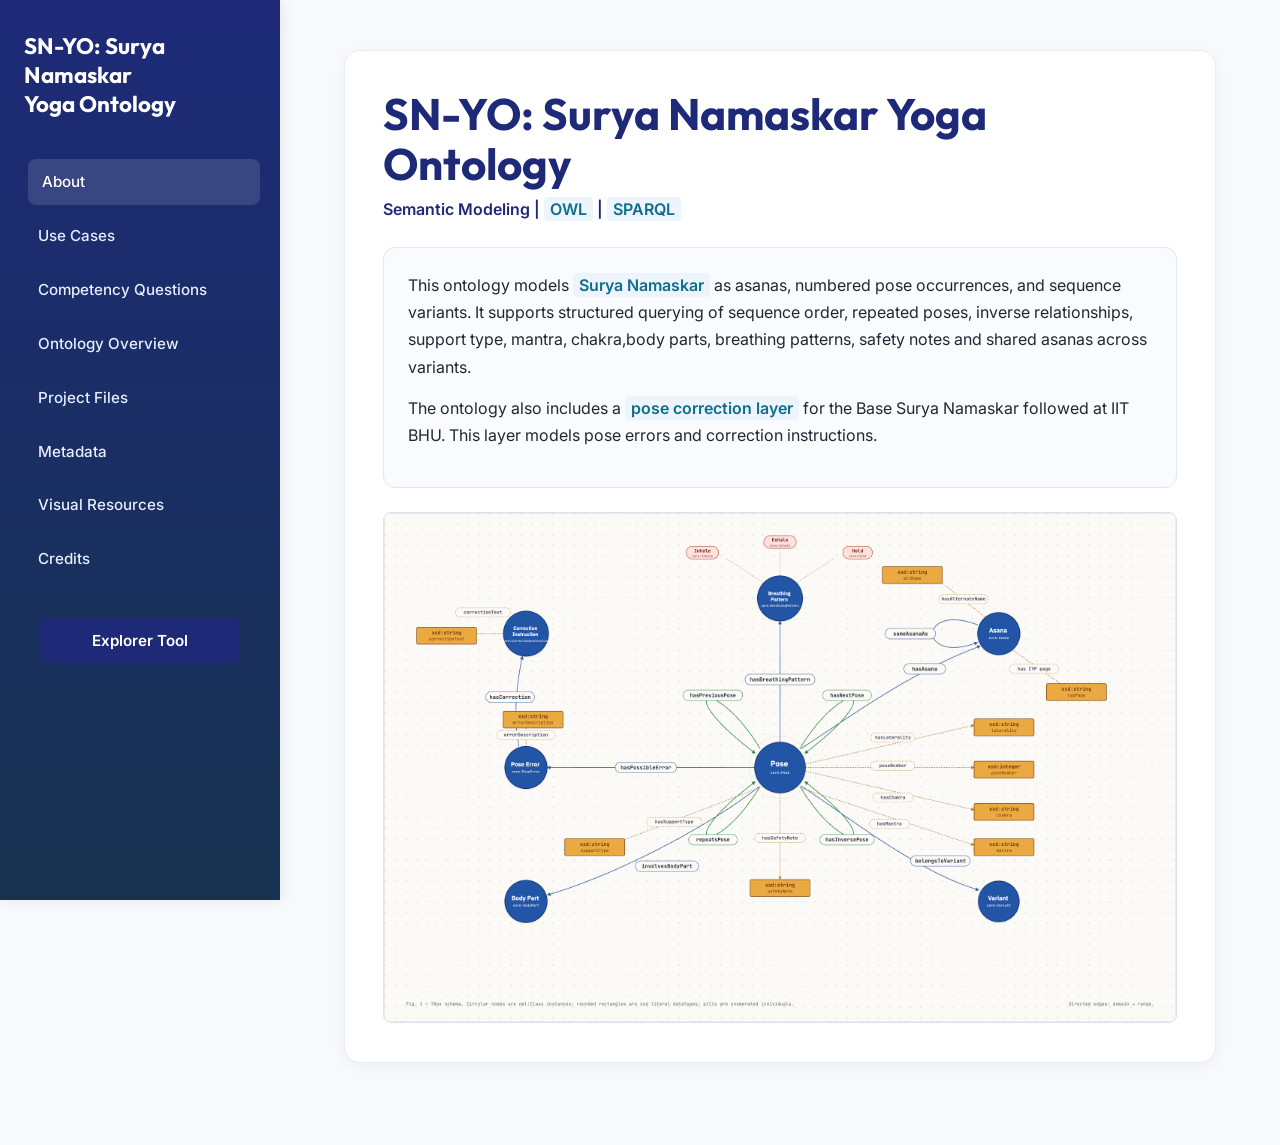
==== index.html @ aa7b240a "Add queries for Surya Namaskar analysis" ====
<!DOCTYPE html>
<html lang="en">
<head>
  <meta charset="UTF-8" />
  <meta name="viewport" content="width=device-width, initial-scale=1.0" />
  <title>SN-YO Surya Namaskar Yoga Ontology</title>
  <meta name="description" content="Semantic Modeling of Surya Namaskar Yoga Poses and Variants">
  <link rel="stylesheet" href="css/style.css" />
</head>
<body>
  
  <!-- Removed styling blobs -->

  <div class="container">
    <aside class="sidebar">
      <div class="sidebar-brand">
        <h2>SN-YO: Surya Namaskar<br/>Yoga Ontology</h2>
      </div>
      <nav id="nav">
        <a href="#about" class="active" data-tab="about">About</a>
        <a href="#usecases" data-tab="usecases">Use Cases</a>
        <a href="#sparql" data-tab="sparql">Competency Questions</a>
        <a href="#ontology" data-tab="ontology">Ontology Overview</a>
        <a href="#files" data-tab="files">Project Files</a>
        <a href="#metadata" data-tab="metadata">Metadata</a>
        <a href="#visuals" data-tab="visuals">Visual Resources</a>
        <a href="#contributors" data-tab="contributors">Credits</a>
      </nav>
      <div class="sidebar-portal-link-wrap">
        <a href="https://ai4society.github.io/sn-ye/" target="_blank" rel="noopener noreferrer" class="btn btn-education-portal sidebar-portal-link">Explorer Tool</a>
      </div>
    </aside>

    <main class="content">
      
      <!-- ABOUT -->
      <section id="about" class="visible tab-section active-tab">
        <h1>SN-YO: Surya Namaskar Yoga Ontology</h1>
        <p class="subtitle ontology-subtitle">Semantic Modeling | <span class="keyword-highlight">OWL</span> | <span class="keyword-highlight">SPARQL</span></p>
        <div class="glass-panel">
          <p>
            This ontology models <span class="keyword-highlight">Surya Namaskar</span> as asanas, numbered pose occurrences,
            and sequence variants. It supports structured querying of sequence order,
            repeated poses, inverse relationships, support type, mantra, chakra,body parts, breathing patterns, safety notes
            and shared asanas across variants.
          </p>
          <p>
            The ontology also includes a <span class="keyword-highlight">pose correction layer</span> for the Base Surya Namaskar
            followed at IIT BHU. This layer models pose errors and correction instructions.
          </p>
        </div>
        <img src="images/sn-ontology-view.png" alt="Ontology Visualization" class="expandable-img hero-visual" style="background: #ffffff; width: 100%; border-radius: var(--radius-sm); border: 1px solid #d8e2ee; margin-top: 24px; cursor: pointer;">
      </section>

      <!-- ONTOLOGY OVERVIEW -->
      <section id="ontology" class="tab-section">
        <h2>Ontology Overview</h2>
        
        <h3>Classes</h3>
        <div class="cards-grid">
          <div class="ontology-card border-blue">
            <h4>Pose</h4>
            <p>Represents one numbered occurrence of an asana within a variant sequence.</p>
          </div>
          <div class="ontology-card border-blue">
            <h4>Asana</h4>
            <p>Represents a yoga asana identity independent of sequence position.</p>
          </div>
          <div class="ontology-card border-blue">
            <h4>Variant</h4>
            <p>Represents a <span class="keyword-highlight">Surya Namaskar tradition</span> or sequence variant.</p>
          </div>
          <div class="ontology-card border-blue">
            <h4>BodyPart</h4>
            <p>Represents a body part involved in a pose.</p>
          </div>
          <div class="ontology-card border-blue">
            <h4>BreathingPattern</h4>
            <p>Represents the breathing pattern associated with a pose.</p>
          </div>
          <div class="ontology-card border-blue">
            <h4>PoseError</h4>
            <p>Represents a possible error while performing a pose.</p>
          </div>
          <div class="ontology-card border-blue">
            <h4>CorrectionInstruction</h4>
            <p>Represents a correction instruction linked to an error.</p>
          </div>
        </div>

        <h3>Object Properties</h3>
        <div class="cards-grid">

          <div class="ontology-card border-green">
            <h4>hasAsana</h4>
            <p>Links a pose occurrence to the asana performed.</p>
          </div>

          <div class="ontology-card border-green">
            <h4>belongsToVariant</h4>
            <p>Links a pose to its Surya Namaskar variant.</p>
          </div>

          <div class="ontology-card border-green">
            <h4>hasNextPose</h4>
            <p>Links a pose to the next pose in the sequence.</p>
          </div>

          <div class="ontology-card border-green">
            <h4>hasPreviousPose</h4>
            <p>Links a pose to the previous pose in the sequence.</p>
          </div>

          <div class="ontology-card border-green">
            <h4>repeatsPose</h4>
            <p>Links poses that are repeated within a sequence.</p>
          </div>

          <div class="ontology-card border-green">
            <h4>hasInversePose</h4>
            <p>Links poses that are inverse to each other.</p>
          </div>

          <div class="ontology-card border-green">
            <h4>sameAsanaAs</h4>
            <p>Links equivalent or normalized asana identities.</p>
          </div>

          <div class="ontology-card border-green">
            <h4>involvesBodyPart</h4>
            <p>Links a pose to the body parts involved.</p>
          </div>

          <div class="ontology-card border-green">
            <h4>hasBreathingPattern</h4>
            <p>Links a pose to its associated breathing pattern.</p>
          </div>

          <div class="ontology-card border-green">
            <h4>hasPossibleError</h4>
            <p>Links a pose to possible performance errors.</p>
          </div>

          <div class="ontology-card border-green">
            <h4>hasCorrection</h4>
            <p>Links a pose error to its correction instruction.</p>
          </div>
        </div>
        <h3>Datatype Properties</h3>
        <div class="cards-grid">
          <div class="ontology-card border-orange">
            <h4>Pose Attributes</h4>
            <p>poseNumber, hasMantra, hasChakra, hasSupportType, hasLaterality</p>
          </div>

        <div class="ontology-card border-orange">
          <h4>Error & Correction Descriptions</h4>
          <p>errorDescription, correctionText, hasSafetyNote</p>
        </div>
        </div>
      </section>

      <!-- FILES -->
      <section id="files" class="tab-section">
        <h2>Project Files</h2>
        <div class="files-grid">
          <div class="glass-panel file-card" style="margin-bottom:0;">
            <h3>Ontology File</h3>
            <p>Main OWL ontology file for Surya Namaskar.</p>
            <a class="btn" href="models/master.owl" download>Download OWL</a>
          </div>
          <div class="glass-panel file-card" style="margin-bottom:0;">
            <h3>pyLODE Documentation</h3>
            <p>Generated ontology documentation for classes, properties, and metadata.</p>
            <a class="btn btn-outline" href="docs/ontology-doc.html" target="_blank">View Docs</a>
          </div>
          <div class="glass-panel file-card" style="margin-bottom:0;">
            <h3>GitHub Repository</h3>
            <p>Source code, ontology files, images, and project structure.</p>
            <a class="btn btn-outline" href="https://github.com/ai4society/sn-yo" target="_blank">View Repo</a>
          </div>
        </div>
      </section>

      <!-- METADATA -->
      <section id="metadata" class="tab-section">
        <h2>Ontology Metadata</h2>
        
        <div class="metadata-grid">
          <div class="meta-card">
            <span>Title</span>
            <strong>Surya Namaskar Ontology</strong>
          </div>
          <div class="meta-card">
            <span>Format</span>
            <strong>OWL (RDF/XML)</strong>
          </div>
        </div>

        <div class="namespace-list" style="margin-bottom: 24px;">
          <p>Registered Namespaces</p>
          <ul>
            <li><code>core:</code> https://ai4society.github.io/sn-yo/core#</li>
            <li><code>base:</code> https://ai4society.github.io/sn-yo/base-sn#</li>
            <li><code>v1:  </code> https://ai4society.github.io/sn-yo/variant01#</li>
            <li><code>v2:  </code> https://ai4society.github.io/sn-yo/variant02#</li>
            <li><code>v3:  </code> https://ai4society.github.io/sn-yo/variant03#</li>
          </ul>
        </div>

        <div class="glass-panel variant-panel" style="padding: 24px;">
          <h3 style="margin-top: 0;">Variants Represented</h3>
          <div class="variant-tags">
            <span class="tag">BaseSN_SivanandaYogaVedantaCentre_UsedatIITBHU</span>
            <span class="tag">Variant01_KrishnamacharyaVinyasa</span>
            <span class="tag">Variant02_BiharSchoolOfYoga</span>
            <span class="tag">Variant03_SwamiVivekanandaKendra</span>
          </div>
        </div>
      </section>

     <!-- USE CASES -->
<section id="usecases" class="tab-section">
  <h2>Use Cases</h2>

  <div class="usecase-grid">
    <div class="usecase-card">
      <div class="usecase-icon">⚖️</div>
      <p>Compare <span class="keyword-highlight">Surya Namaskar variants</span> across traditions.</p>
    </div>

    <div class="usecase-card">
      <div class="usecase-icon">🔁</div>
      <p>Identify repeated poses and inverse pose relationships.</p>
    </div>

    <div class="usecase-card">
      <div class="usecase-icon">🔢</div>
      <p>Retrieve the ordered sequence of poses in <span class="keyword-highlight">Base Surya Namaskar</span>.</p>
    </div>

    <div class="usecase-card">
      <div class="usecase-icon">🧘</div>
      <p>Query poses based on standing posture and support types.</p>
    </div>

    <div class="usecase-card">
      <div class="usecase-icon">📿</div>
      <p>Retrieve mantra and chakra metadata for <span class="keyword-highlight">Base SN poses</span>.</p>
    </div>

    <div class="usecase-card">
      <div class="usecase-icon">🔗</div>
      <p>Identify primary asanas shared across multiple variants.</p>
    </div>

    <div class="usecase-card">
      <div class="usecase-icon">🔍</div>
      <p>Retrieve pose errors, body parts, breathing patterns, safety notes, and corrections.</p>
    </div>

    <div class="usecase-card">
      <div class="usecase-icon">📊</div>
      <p>Support competency-question based evaluation using SPARQL queries.</p>
    </div>
  </div>
</section>

      <!-- COMPETENCY QUESTIONS & SPARQL QUERIES -->
      <section id="sparql" class="tab-section">
        <h2>Competency Questions & SPARQL Queries</h2>
        <p>Interactive exploration of Competency Questions and their corresponding SPARQL queries. Click to expand and view the evaluated results.</p>

        <!-- CQ1 -->
        <div class="query-block">
          <div class="query-header">
            <h3>CQ1: What are the poses in Base Surya Namaskar?</h3>
            <span class="query-icon">▼</span>
          </div>
          <div class="query-content">
            <div class="code-box">
              <pre><code>PREFIX rdf: &lt;http://www.w3.org/1999/02/22-rdf-syntax-ns#&gt;
PREFIX rdfs: &lt;http://www.w3.org/2000/01/rdf-schema#&gt;
PREFIX core: &lt;https://ai4society.github.io/sn-yo/core#&gt;
PREFIX base: &lt;https://ai4society.github.io/sn-yo/base-sn#&gt;
PREFIX v1: &lt;https://ai4society.github.io/sn-yo/variant01#&gt;
PREFIX v2: &lt;https://ai4society.github.io/sn-yo/variant02#&gt;
PREFIX v3: &lt;https://ai4society.github.io/sn-yo/variant03#&gt;
SELECT ?pose
WHERE {
  ?pose rdf:type core:Pose ;
        core:belongsToVariant base:BaseSN_SivanandaYogaVedantaCentre_UsedatIITBHU .
}
ORDER BY ?pose</code></pre>
            </div>
            <div class="data-box">
              <h4>Execution Result</h4>
              <table>
                <thead><tr><th>?pose (base-sn namespace)</th></tr></thead>
                <tbody>
                  <tr><td>BaseSN_Pose01</td></tr>
                  <tr><td>BaseSN_Pose02</td></tr>
                  <tr><td>BaseSN_Pose03</td></tr>
                  <tr><td>BaseSN_Pose04</td></tr>
                  <tr><td>BaseSN_Pose05</td></tr>
                  <tr><td>BaseSN_Pose06</td></tr>
                  <tr><td>BaseSN_Pose07</td></tr>
                  <tr><td>BaseSN_Pose08</td></tr>
                  <tr><td>BaseSN_Pose09</td></tr>
                  <tr><td>BaseSN_Pose10</td></tr>
                  <tr><td>BaseSN_Pose11</td></tr>
                  <tr><td>BaseSN_Pose12</td></tr>
                </tbody>
              </table>
            </div>
          </div>
        </div>

        <!-- CQ2 -->
        <div class="query-block">
          <div class="query-header">
            <h3>CQ2: How many poses are in Base Surya Namaskar?</h3>
            <span class="query-icon">▼</span>
          </div>
          <div class="query-content">
            <div class="code-box">
              <pre><code>PREFIX rdf: &lt;http://www.w3.org/1999/02/22-rdf-syntax-ns#&gt;
PREFIX rdfs: &lt;http://www.w3.org/2000/01/rdf-schema#&gt;
PREFIX core: &lt;https://ai4society.github.io/sn-yo/core#&gt;
PREFIX base: &lt;https://ai4society.github.io/sn-yo/base-sn#&gt;
PREFIX v1: &lt;https://ai4society.github.io/sn-yo/variant01#&gt;
PREFIX v2: &lt;https://ai4society.github.io/sn-yo/variant02#&gt;
PREFIX v3: &lt;https://ai4society.github.io/sn-yo/variant03#&gt;

SELECT (COUNT(?pose) AS ?count)
WHERE {
  ?pose rdf:type core:Pose ;
        core:belongsToVariant base:BaseSN_SivanandaYogaVedantaCentre_UsedatIITBHU .
}</code></pre>
            </div>
            <div class="data-box">
              <h4>Execution Result</h4>
              <table>
                <thead><tr><th>?count</th></tr></thead>
                <tbody>
                  <tr><td>12</td></tr>
                </tbody>
              </table>
            </div>
          </div>
        </div>

        <!-- CQ3 -->
        <div class="query-block">
          <div class="query-header">
            <h3>CQ3: Which poses are performed standing on two feet in Base Surya Namaskar?</h3>
            <span class="query-icon">▼</span>
          </div>
          <div class="query-content">
            <div class="code-box">
              <pre><code>PREFIX rdf: &lt;http://www.w3.org/1999/02/22-rdf-syntax-ns#&gt;
PREFIX rdfs: &lt;http://www.w3.org/2000/01/rdf-schema#&gt;
PREFIX core: &lt;https://ai4society.github.io/sn-yo/core#&gt;
PREFIX base: &lt;https://ai4society.github.io/sn-yo/base-sn#&gt;
PREFIX v1: &lt;https://ai4society.github.io/sn-yo/variant01#&gt;
PREFIX v2: &lt;https://ai4society.github.io/sn-yo/variant02#&gt;
PREFIX v3: &lt;https://ai4society.github.io/sn-yo/variant03#&gt;
SELECT ?pose
WHERE {
  ?pose rdf:type core:Pose ;
        core:belongsToVariant base:BaseSN_SivanandaYogaVedantaCentre_UsedatIITBHU ;
        core:hasSupportType "StandingTwoFeet" .
}
ORDER BY ?pose</code></pre>
            </div>
            <div class="data-box">
              <h4>Execution Result</h4>
              <table>
                <thead><tr><th>?pose</th></tr></thead>
                <tbody>
                  <tr><td>BaseSN_Pose01</td></tr>
                  <tr><td>BaseSN_Pose02</td></tr>
                  <tr><td>BaseSN_Pose11</td></tr>
                  <tr><td>BaseSN_Pose12</td></tr>
                </tbody>
              </table>
            </div>
          </div>
        </div>

        <!-- CQ4 -->
        <div class="query-block">
          <div class="query-header">
            <h3>CQ4: Which poses are repeated in Base Surya Namaskar?</h3>
            <span class="query-icon">▼</span>
          </div>
          <div class="query-content">
            <div class="code-box">
              <pre><code>PREFIX rdf: &lt;http://www.w3.org/1999/02/22-rdf-syntax-ns#&gt;
PREFIX rdfs: &lt;http://www.w3.org/2000/01/rdf-schema#&gt;
PREFIX core: &lt;https://ai4society.github.io/sn-yo/core#&gt;
PREFIX base: &lt;https://ai4society.github.io/sn-yo/base-sn#&gt;
PREFIX v1: &lt;https://ai4society.github.io/sn-yo/variant01#&gt;
PREFIX v2: &lt;https://ai4society.github.io/sn-yo/variant02#&gt;
PREFIX v3: &lt;https://ai4society.github.io/sn-yo/variant03#&gt;
SELECT ?pose ?repeatedPose
WHERE {
  ?pose core:belongsToVariant base:BaseSN_SivanandaYogaVedantaCentre_UsedatIITBHU ;
        core:repeatsPose ?repeatedPose ;
        core:poseNumber ?poseNum .

  ?repeatedPose core:poseNumber ?repeatedNum .

  FILTER(?poseNum < ?repeatedNum)
}
ORDER BY ?poseNum</code></pre>
            </div>
            <div class="data-box">
              <h4>Execution Result</h4>
              <table>
                <thead><tr><th>?pose</th><th>?repeatedPose</th></tr></thead>
                <tbody>
                  <tr><td>BaseSN_Pose01</td><td>BaseSN_Pose12</td></tr>
                  <tr><td>BaseSN_Pose02</td><td>BaseSN_Pose11</td></tr>
                  <tr><td>BaseSN_Pose03</td><td>BaseSN_Pose10</td></tr>
                  <tr><td>BaseSN_Pose04</td><td>BaseSN_Pose09</td></tr>
                </tbody>
              </table>
            </div>
          </div>
        </div>

        <!-- CQ5 -->
        <div class="query-block">
          <div class="query-header">
            <h3>CQ5: Which poses have inverse relationships in Base Surya Namaskar?</h3>
            <span class="query-icon">▼</span>
          </div>
          <div class="query-content">
            <div class="code-box">
              <pre><code>PREFIX rdf: &lt;http://www.w3.org/1999/02/22-rdf-syntax-ns#&gt;
PREFIX rdfs: &lt;http://www.w3.org/2000/01/rdf-schema#&gt;
PREFIX core: &lt;https://ai4society.github.io/sn-yo/core#&gt;
PREFIX base: &lt;https://ai4society.github.io/sn-yo/base-sn#&gt;
PREFIX v1: &lt;https://ai4society.github.io/sn-yo/variant01#&gt;
PREFIX v2: &lt;https://ai4society.github.io/sn-yo/variant02#&gt;
PREFIX v3: &lt;https://ai4society.github.io/sn-yo/variant03#&gt;

SELECT ?pose ?inversePose
WHERE {
?pose core:belongsToVariant base:BaseSN_SivanandaYogaVedantaCentre_UsedatIITBHU ;
core:hasInversePose ?inversePose ;
core:poseNumber ?poseNum .

?inversePose core:poseNumber ?inverseNum .

FILTER(?poseNum < ?inverseNum)
}
ORDER BY ?poseNum</code></pre>
            </div>
            <div class="data-box">
              <h4>Execution Result</h4>
              <table>
                <thead><tr><th>?pose</th><th>?inversePose</th></tr></thead>
                <tbody>
                  <tr><td>BaseSN_Pose04</td><td>BaseSN_Pose09</td></tr>
                </tbody>
              </table>
            </div>
          </div>
        </div>


        <!-- CQ6 -->
        <div class="query-block">
          <div class="query-header">
            <h3>CQ6: Which asanas are shared across multiple variants?</h3>
            <span class="query-icon">▼</span>
          </div>
          <div class="query-content">
            <div class="code-box">
              <pre><code>PREFIX rdf: &lt;http://www.w3.org/1999/02/22-rdf-syntax-ns#&gt;
PREFIX rdfs: &lt;http://www.w3.org/2000/01/rdf-schema#&gt;
PREFIX core: &lt;https://ai4society.github.io/sn-yo/core#&gt;
PREFIX base: &lt;https://ai4society.github.io/sn-yo/base-sn#&gt;
PREFIX v1: &lt;https://ai4society.github.io/sn-yo/variant01#&gt;
PREFIX v2: &lt;https://ai4society.github.io/sn-yo/variant02#&gt;
PREFIX v3: &lt;https://ai4society.github.io/sn-yo/variant03#&gt;

SELECT ?asana (COUNT(DISTINCT ?variant) AS ?varCount)
WHERE {
  ?pose rdf:type core:Pose ;
        core:hasAsana ?asana ;
        core:belongsToVariant ?variant .
}
GROUP BY ?asana
HAVING (COUNT(DISTINCT ?variant) > 1)
ORDER BY DESC(?varCount) ?asana</code></pre>
            </div>
            <div class="data-box">
              <h4>Execution Result</h4>
              <table>
                <thead><tr><th>?asana</th><th>?varCount</th></tr></thead>
                <tbody>
                  <tr><td>Pranamasana</td><td>3</td></tr>
                  <tr><td>HastaUtthanasana</td><td>3</td></tr>
                  <tr><td>Padahastasana</td><td>3</td></tr>
                  <tr><td>AshwaSanchalanasana</td><td>3</td></tr>
                  <tr><td>Bhujangasana</td><td>3</td></tr>
                  <tr><td>Parvatasana</td><td>3</td></tr>
                  <tr><td>ChaturangaDandasana</td><td>2</td></tr>
                  <tr><td>AshtangaNamaskara</td><td>2</td></tr>
                </tbody>
              </table>
            </div>
          </div>
        </div>

        <!-- CQ7 -->
        <div class="query-block">
          <div class="query-header">
            <h3>CQ7: What is the sequence order of poses in Base Surya Namaskar?</h3>
            <span class="query-icon">▼</span>
          </div>
          <div class="query-content">
            <div class="code-box">
              <pre><code>PREFIX rdf: &lt;http://www.w3.org/1999/02/22-rdf-syntax-ns#&gt;
PREFIX rdfs: &lt;http://www.w3.org/2000/01/rdf-schema#&gt;
PREFIX core: &lt;https://ai4society.github.io/sn-yo/core#&gt;
PREFIX base: &lt;https://ai4society.github.io/sn-yo/base-sn#&gt;
PREFIX v1: &lt;https://ai4society.github.io/sn-yo/variant01#&gt;
PREFIX v2: &lt;https://ai4society.github.io/sn-yo/variant02#&gt;
PREFIX v3: &lt;https://ai4society.github.io/sn-yo/variant03#&gt;
SELECT ?pose ?nextPose
WHERE {
  ?pose core:belongsToVariant base:BaseSN_SivanandaYogaVedantaCentre_UsedatIITBHU ;
        core:hasNextPose ?nextPose .
}
ORDER BY ?pose</code></pre>
            </div>
            <div class="data-box">
              <h4>Execution Result</h4>
              <table>
                <thead><tr><th>?pose</th><th>?nextPose</th></tr></thead>
                <tbody>
                  <tr><td>BaseSN_Pose01</td><td>BaseSN_Pose02</td></tr>
                  <tr><td>BaseSN_Pose02</td><td>BaseSN_Pose03</td></tr>
                  <tr><td>BaseSN_Pose03</td><td>BaseSN_Pose04</td></tr>
                  <tr><td>BaseSN_Pose04</td><td>BaseSN_Pose05</td></tr>
                  <tr><td>BaseSN_Pose05</td><td>BaseSN_Pose06</td></tr>
                  <tr><td>BaseSN_Pose06</td><td>BaseSN_Pose07</td></tr>
                  <tr><td>BaseSN_Pose07</td><td>BaseSN_Pose08</td></tr>
                  <tr><td>BaseSN_Pose08</td><td>BaseSN_Pose09</td></tr>
                  <tr><td>BaseSN_Pose09</td><td>BaseSN_Pose10</td></tr>
                  <tr><td>BaseSN_Pose10</td><td>BaseSN_Pose11</td></tr>
                  <tr><td>BaseSN_Pose11</td><td>BaseSN_Pose12</td></tr>
                </tbody>
              </table>
            </div>
          </div>
        </div>

       <!-- CQ8 -->
  <div class="query-block">
          <div class="query-header">
            <h3>CQ8: Which common errors can occur in each pose of Base Surya Namaskar, and how can they be corrected?</h3>
            <span class="query-icon">▼</span>
          </div>
          <div class="query-content">
            <div class="code-box">
              <pre><code>PREFIX rdf: &lt;http://www.w3.org/1999/02/22-rdf-syntax-ns#&gt;
PREFIX rdfs: &lt;http://www.w3.org/2000/01/rdf-schema#&gt;
PREFIX core: &lt;https://ai4society.github.io/sn-yo/core#&gt;
PREFIX base: &lt;https://ai4society.github.io/sn-yo/base-sn#&gt;
PREFIX v1: &lt;https://ai4society.github.io/sn-yo/variant01#&gt;
PREFIX v2: &lt;https://ai4society.github.io/sn-yo/variant02#&gt;
PREFIX v3: &lt;https://ai4society.github.io/sn-yo/variant03#&gt;

SELECT ?pose ?asana ?error ?instruction
WHERE {
  ?pose core:belongsToVariant base:BaseSN_SivanandaYogaVedantaCentre_UsedatIITBHU ;
        core:hasAsana ?asana ;
        core:hasPossibleError ?error .

  ?error core:hasCorrection ?instruction .
}
ORDER BY ?pose ?error</code></pre>
            </div>
            <div class="data-box">
              <h4>Execution Result</h4>
              <table>
               <thead>
    <tr>
      <th>Pose</th>
      <th>Asana</th>
      <th>Error</th>
      <th>Instruction</th>
    </tr>
  </thead>
  <tbody>

    <!-- Pose 01 -->
    <tr><td>BaseSN_Pose01</td><td>Pranamasana</td><td>CollapsedChestError</td><td>LiftChestForwardUpwardInstruction</td></tr>
    <tr><td>BaseSN_Pose01</td><td>Pranamasana</td><td>CollapsedChestError</td><td>LiftChestInstruction</td></tr>
    <tr><td>BaseSN_Pose01</td><td>Pranamasana</td><td>CollapsedChestError</td><td>LiftChestForwardInstruction</td></tr>
    <tr><td>BaseSN_Pose01</td><td>Pranamasana</td><td>PalmsMisalignedError</td><td>AlignPalmsAtChestInstruction</td></tr>
    <tr><td>BaseSN_Pose01</td><td>Pranamasana</td><td>RoundedShouldersError</td><td>RelaxShouldersInstruction</td></tr>
    <tr><td>BaseSN_Pose01</td><td>Pranamasana</td><td>UnevenWeightError</td><td>BalanceWeightEvenlyInstruction</td></tr>

    <!-- Pose 02 -->
    <tr><td>BaseSN_Pose02</td><td>HastaUtthanasana</td><td>BentArmsError</td><td>KeepArmsStraightInstruction</td></tr>
    <tr><td>BaseSN_Pose02</td><td>HastaUtthanasana</td><td>LowerBackOverarchingError</td><td>LiftUpwardFirstInstruction</td></tr>
    <tr><td>BaseSN_Pose02</td><td>HastaUtthanasana</td><td>LowerBackOverarchingError</td><td>LengthenSpineInstruction</td></tr>
    <tr><td>BaseSN_Pose02</td><td>HastaUtthanasana</td><td>LowerBackOverarchingError</td><td>GentleBackbendInstruction</td></tr>
    <tr><td>BaseSN_Pose02</td><td>HastaUtthanasana</td><td>NeckStrainError</td><td>LengthenSpineInstruction</td></tr>
    <tr><td>BaseSN_Pose02</td><td>HastaUtthanasana</td><td>RaisedShouldersError</td><td>RelaxShouldersInstruction</td></tr>

    <!-- Pose 03 -->
    <tr><td>BaseSN_Pose03</td><td>Padahastasana</td><td>ExcessiveKneeBendError</td><td>SoftenKneesInstruction</td></tr>
    <tr><td>BaseSN_Pose03</td><td>Padahastasana</td><td>RoundedBackError</td><td>BendFromHipsInstruction</td></tr>
    <tr><td>BaseSN_Pose03</td><td>Padahastasana</td><td>RoundedBackError</td><td>LengthenSpineInstruction</td></tr>
    <tr><td>BaseSN_Pose03</td><td>Padahastasana</td><td>WeightOnHeelsOnlyError</td><td>DistributeWeightEvenlyInstruction</td></tr>

    <!-- Pose 04 -->
    <tr><td>BaseSN_Pose04</td><td>AshwaSanchalanasana</td><td>CollapsedChestError</td><td>LiftChestForwardUpwardInstruction</td></tr>
    <tr><td>BaseSN_Pose04</td><td>AshwaSanchalanasana</td><td>CollapsedChestError</td><td>LiftChestInstruction</td></tr>
    <tr><td>BaseSN_Pose04</td><td>AshwaSanchalanasana</td><td>CollapsedChestError</td><td>LiftChestForwardInstruction</td></tr>
    <tr><td>BaseSN_Pose04</td><td>AshwaSanchalanasana</td><td>KneeBeyondAnkleError</td><td>AlignFrontKneeInstruction</td></tr>
    <tr><td>BaseSN_Pose04</td><td>AshwaSanchalanasana</td><td>WeakBackLegError</td><td>ExtendBackLegInstruction</td></tr>

    <!-- Pose 05 -->
    <tr><td>BaseSN_Pose05</td><td>ChaturangaDandasana</td><td>ElbowsFlaredError</td><td>TuckElbowsInstruction</td></tr>
    <tr><td>BaseSN_Pose05</td><td>ChaturangaDandasana</td><td>RaisedHipsError</td><td>KeepBodyAlignedInstruction</td></tr>
    <tr><td>BaseSN_Pose05</td><td>ChaturangaDandasana</td><td>SaggingHipsError</td><td>EngageCoreInstruction</td></tr>
    <tr><td>BaseSN_Pose05</td><td>ChaturangaDandasana</td><td>SaggingHipsError</td><td>KeepBodyAlignedInstruction</td></tr>

    <!-- Pose 06 -->
    <tr><td>BaseSN_Pose06</td><td>AshtangaNamaskara</td><td>ChestNotLoweredError</td><td>LowerChestProperlyInstruction</td></tr>
    <tr><td>BaseSN_Pose06</td><td>AshtangaNamaskara</td><td>ElbowsWideError</td><td>KeepElbowsCloseInstruction</td></tr>
    <tr><td>BaseSN_Pose06</td><td>AshtangaNamaskara</td><td>HipsDroppedFullyError</td><td>MaintainHipPositionInstruction</td></tr>

    <!-- Pose 07 -->
    <tr><td>BaseSN_Pose07</td><td>Bhujangasana</td><td>CompressedLowerBackError</td><td>LengthenSpineInstruction</td></tr>
    <tr><td>BaseSN_Pose07</td><td>Bhujangasana</td><td>OverextensionError</td><td>GentleBackbendInstruction</td></tr>
    <tr><td>BaseSN_Pose07</td><td>Bhujangasana</td><td>ShoulderTensionError</td><td>RelaxShouldersInstruction</td></tr>

    <!-- Pose 08 -->
    <tr><td>BaseSN_Pose08</td><td>Parvatasana</td><td>RoundedBackError</td><td>BendFromHipsInstruction</td></tr>
    <tr><td>BaseSN_Pose08</td><td>Parvatasana</td><td>RoundedBackError</td><td>LengthenSpineInstruction</td></tr>
    <tr><td>BaseSN_Pose08</td><td>Parvatasana</td><td>UnstableLegsError</td><td>StabilizeLegsInstruction</td></tr>
    <tr><td>BaseSN_Pose08</td><td>Parvatasana</td><td>WristOverloadError</td><td>PushHipsUpwardInstruction</td></tr>
    <tr><td>BaseSN_Pose08</td><td>Parvatasana</td><td>WristOverloadError</td><td>DistributeWeightEvenlyInstruction</td></tr>

    <!-- Pose 09 -->
    <tr><td>BaseSN_Pose09</td><td>AshwaSanchalanasana</td><td>CollapsedChestError</td><td>LiftChestForwardUpwardInstruction</td></tr>
    <tr><td>BaseSN_Pose09</td><td>AshwaSanchalanasana</td><td>CollapsedChestError</td><td>LiftChestInstruction</td></tr>
    <tr><td>BaseSN_Pose09</td><td>AshwaSanchalanasana</td><td>CollapsedChestError</td><td>LiftChestForwardInstruction</td></tr>
    <tr><td>BaseSN_Pose09</td><td>AshwaSanchalanasana</td><td>KneeBeyondAnkleError</td><td>AlignFrontKneeInstruction</td></tr>
    <tr><td>BaseSN_Pose09</td><td>AshwaSanchalanasana</td><td>WeakBackLegError</td><td>ExtendBackLegInstruction</td></tr>

    <!-- Pose 10 -->
    <tr><td>BaseSN_Pose10</td><td>Padahastasana</td><td>ExcessiveKneeBendError</td><td>SoftenKneesInstruction</td></tr>
    <tr><td>BaseSN_Pose10</td><td>Padahastasana</td><td>RoundedBackError</td><td>BendFromHipsInstruction</td></tr>
    <tr><td>BaseSN_Pose10</td><td>Padahastasana</td><td>RoundedBackError</td><td>LengthenSpineInstruction</td></tr>

    <!-- Pose 11 -->
    <tr><td>BaseSN_Pose11</td><td>HastaUtthanasana</td><td>CompressedLowerBackError</td><td>LengthenSpineInstruction</td></tr>
    <tr><td>BaseSN_Pose11</td><td>HastaUtthanasana</td><td>ShoulderTensionError</td><td>RelaxShouldersInstruction</td></tr>

    <!-- Pose 12 -->
    <tr><td>BaseSN_Pose12</td><td>Pranamasana</td><td>CollapsedPostureError</td><td>CenterBodyInstruction</td></tr>
    <tr><td>BaseSN_Pose12</td><td>Pranamasana</td><td>CollapsedPostureError</td><td>LiftChestInstruction</td></tr>
    <tr><td>BaseSN_Pose12</td><td>Pranamasana</td><td>PoorBalanceError</td><td>CenterBodyInstruction</td></tr>

  </tbody>
              </table>
            </div>
          </div>
        </div>

 <!-- CQ9 -->
        <div class="query-block">
          <div class="query-header">
            <h3>CQ9: What are the poses in the Base Surya Namaskar sequence, along with their associated asanas, breathing patterns, and safety notes?</h3>
            <span class="query-icon">▼</span>
          </div>
          <div class="query-content">
            <div class="code-box">
              <pre><code>PREFIX rdf: &lt;http://www.w3.org/1999/02/22-rdf-syntax-ns#&gt;
PREFIX rdfs: &lt;http://www.w3.org/2000/01/rdf-schema#&gt;
PREFIX core: &lt;https://ai4society.github.io/sn-yo/core#&gt;
PREFIX base: &lt;https://ai4society.github.io/sn-yo/base-sn#&gt;
PREFIX v1: &lt;https://ai4society.github.io/sn-yo/variant01#&gt;
PREFIX v2: &lt;https://ai4society.github.io/sn-yo/variant02#&gt;
PREFIX v3: &lt;https://ai4society.github.io/sn-yo/variant03#&gt;

SELECT ?poseNumber ?pose ?asana ?breathing ?safetyNote
WHERE {
  ?pose rdf:type core:Pose ;
        core:belongsToVariant base:BaseSN_SivanandaYogaVedantaCentre_UsedatIITBHU ;
        core:poseNumber ?poseNumber ;
        core:hasAsana ?asana ;
        core:hasBreathingPattern ?breathing ;
        core:hasSafetyNote ?safetyNote .
}
ORDER BY ?poseNumber
</code></pre>
               </div>
            <div class="data-box">
              <h4>Execution Result</h4>
              <table>
  <thead>
    <tr>
      <th>Pose Number</th>
      <th>Pose</th>
      <th>Asana</th>
      <th>Breathing</th>
      <th>Safety Note</th>
    </tr>
  </thead>
  <tbody>
    <tr>
      <td>1</td>
      <td>BaseSN_Pose01</td>
      <td>Pranamasana</td>
      <td>Exhale</td>
      <td>Stand upright with balanced weight and avoid locking the knees.</td>
    </tr>
    <tr>
      <td>2</td>
      <td>BaseSN_Pose02</td>
      <td>Hasta Utthanasana</td>
      <td>Inhale</td>
      <td>Lift the chest upward with control and avoid compressing the lower back during the backbend.</td>
    </tr>
    <tr>
      <td>3</td>
      <td>BaseSN_Pose03</td>
      <td>Padahastasana</td>
      <td>Exhale</td>
      <td>Avoid deep forward bending in case of back pain or tight hamstrings; keep the knees slightly bent and spine long.</td>
    </tr>
    <tr>
      <td>4</td>
      <td>BaseSN_Pose04</td>
      <td>Ashwa Sanchalanasana</td>
      <td>Inhale</td>
      <td>Keep the front knee aligned over the ankle and place the back knee gently on the floor.</td>
    </tr>
    <tr>
      <td>5</td>
      <td>BaseSN_Pose05</td>
      <td>Chaturanga Dandasana</td>
      <td>Hold</td>
      <td>Maintain a straight body line from head to heels and avoid sagging or lifting the hips excessively.</td>
    </tr>
    <tr>
      <td>6</td>
      <td>BaseSN_Pose06</td>
      <td>Ashtanga Namaskara</td>
      <td>Exhale</td>
      <td>Lower the body gradually with control and distribute weight evenly across the eight contact points.</td>
    </tr>
    <tr>
      <td>7</td>
      <td>BaseSN_Pose07</td>
      <td>Bhujangasana</td>
      <td>Inhale</td>
      <td>Lift the chest gently without forcing the backbend and keep the shoulders relaxed.</td>
    </tr>
    <tr>
      <td>8</td>
      <td>BaseSN_Pose08</td>
      <td>Parvatasana</td>
      <td>Exhale</td>
      <td>Lengthen the spine and avoid rounding the back; press the heels down gently without forcing.</td>
    </tr>
    <tr>
      <td>9</td>
      <td>BaseSN_Pose09</td>
      <td>Ashwa Sanchalanasana</td>
      <td>Inhale</td>
      <td>Step forward smoothly and ensure proper alignment of the front knee over the ankle.</td>
    </tr>
    <tr>
      <td>10</td>
      <td>BaseSN_Pose10</td>
      <td>Padahastasana</td>
      <td>Exhale</td>
      <td>Move into the forward bend with control and avoid overstretching the hamstrings.</td>
    </tr>
    <tr>
      <td>11</td>
      <td>BaseSN_Pose11</td>
      <td>Hasta Utthanasana</td>
      <td>Inhale</td>
      <td>Rise upward with control and extend the chest without collapsing into the lower back.</td>
    </tr>
    <tr>
      <td>12</td>
      <td>BaseSN_Pose12</td>
      <td>Pranamasana</td>
      <td>Exhale</td>
      <td>Return to a steady standing posture and maintain relaxed, even breathing.</td>
    </tr>
  </tbody>
</table>
            </div>
          </div>
        </div>

        <!-- CQ10 -->
<div class="query-block">
  <div class="query-header">
    <h3>CQ10: Do the same asanas appear at different pose numbers in different Surya Namaskar variants?</h3>
    <span class="query-icon">▼</span>
  </div>
  <div class="query-content">
    <div class="code-box">
      <pre><code>PREFIX rdf: &lt;http://www.w3.org/1999/02/22-rdf-syntax-ns#&gt;
PREFIX rdfs: &lt;http://www.w3.org/2000/01/rdf-schema#&gt;
PREFIX core: &lt;https://ai4society.github.io/sn-yo/core#&gt;
PREFIX base: &lt;https://ai4society.github.io/sn-yo/base-sn#&gt;
PREFIX v1: &lt;https://ai4society.github.io/sn-yo/variant01#&gt;
PREFIX v2: &lt;https://ai4society.github.io/sn-yo/variant02#&gt;
PREFIX v3: &lt;https://ai4society.github.io/sn-yo/variant03#&gt;

SELECT ?asana ?variant
       (GROUP_CONCAT(DISTINCT STR(?poseNumber); separator=", ") AS ?poseNumbers)
WHERE {
  ?pose rdf:type core:Pose ;
        core:hasAsana ?asana ;
        core:belongsToVariant ?variant ;
        core:poseNumber ?poseNumber .
}
GROUP BY ?asana ?variant
ORDER BY ?asana ?variant</code></pre>
    </div>

    <div class="data-box">
      <h4>Execution Result</h4>
      <table>
        <thead>
          <tr>
            <th>?asana</th>
            <th>?variant</th>
            <th>?poseNumbers</th>
          </tr>
        </thead>
        <tbody>
          <tr><td>Adho Mukha Svanasana</td><td>Variant01_KrishnamacharyaVinyasa</td><td>9</td></tr>
          <tr><td>Ashtanga Namaskara</td><td>BaseSN_SivanandaYogaVedantaCentre_UsedatIITBHU</td><td>6</td></tr>
          <tr><td>Ashtanga Namaskara</td><td>Variant02_BiharSchoolOfYoga</td><td>6</td></tr>
          <tr><td>Ashwa Sanchalanasana</td><td>BaseSN_SivanandaYogaVedantaCentre_UsedatIITBHU</td><td>9, 4</td></tr>
          <tr><td>Ashwa Sanchalanasana</td><td>Variant02_BiharSchoolOfYoga</td><td>4, 9</td></tr>
          <tr><td>Ashwa Sanchalanasana</td><td>Variant03_SwamiVivekanandaKendra</td><td>3, 10</td></tr>
          <tr><td>Bhujangasana</td><td>BaseSN_SivanandaYogaVedantaCentre_UsedatIITBHU</td><td>7</td></tr>
          <tr><td>Bhujangasana</td><td>Variant02_BiharSchoolOfYoga</td><td>7</td></tr>
          <tr><td>Bhujangasana</td><td>Variant03_SwamiVivekanandaKendra</td><td>7</td></tr>
          <tr><td>Chaturanga Dandasana</td><td>BaseSN_SivanandaYogaVedantaCentre_UsedatIITBHU</td><td>5</td></tr>
          <tr><td>Chaturanga Dandasana</td><td>Variant01_KrishnamacharyaVinyasa</td><td>5, 7</td></tr>
          <tr><td>Danda Samarpana</td><td>Variant01_KrishnamacharyaVinyasa</td><td>6</td></tr>
          <tr><td>Hasta Utthanasana</td><td>BaseSN_SivanandaYogaVedantaCentre_UsedatIITBHU</td><td>2, 11</td></tr>
          <tr><td>Hasta Utthanasana</td><td>Variant02_BiharSchoolOfYoga</td><td>2, 11</td></tr>
          <tr><td>Hasta Utthanasana</td><td>Variant03_SwamiVivekanandaKendra</td><td>1</td></tr>
          <tr><td>Padahastasana</td><td>BaseSN_SivanandaYogaVedantaCentre_UsedatIITBHU</td><td>10, 3</td></tr>
          <tr><td>Padahastasana</td><td>Variant02_BiharSchoolOfYoga</td><td>10, 3</td></tr>
          <tr><td>Padahastasana</td><td>Variant03_SwamiVivekanandaKendra</td><td>2, 11</td></tr>
          <tr><td>Parvatasana</td><td>BaseSN_SivanandaYogaVedantaCentre_UsedatIITBHU</td><td>8</td></tr>
          <tr><td>Parvatasana</td><td>Variant02_BiharSchoolOfYoga</td><td>8, 5</td></tr>
          <tr><td>Parvatasana</td><td>Variant03_SwamiVivekanandaKendra</td><td>8</td></tr>
          <tr><td>Phalakasana</td><td>Variant03_SwamiVivekanandaKendra</td><td>4</td></tr>
          <tr><td>Pranamasana</td><td>BaseSN_SivanandaYogaVedantaCentre_UsedatIITBHU</td><td>1, 12</td></tr>
          <tr><td>Pranamasana</td><td>Variant02_BiharSchoolOfYoga</td><td>1, 12</td></tr>
          <tr><td>Pranamasana</td><td>Variant03_SwamiVivekanandaKendra</td><td>12</td></tr>
          <tr><td>Samasthiti</td><td>Variant01_KrishnamacharyaVinyasa</td><td>1, 13</td></tr>
          <tr><td>Shashankasana</td><td>Variant03_SwamiVivekanandaKendra</td><td>9, 5</td></tr>
          <tr><td>Shashtanga Namaskara</td><td>Variant03_SwamiVivekanandaKendra</td><td>6</td></tr>
          <tr><td>Tadasana</td><td>Variant01_KrishnamacharyaVinyasa</td><td>2, 12</td></tr>
          <tr><td>Urdhva Mukha Svanasana</td><td>Variant01_KrishnamacharyaVinyasa</td><td>8</td></tr>
          <tr><td>Utkatasana</td><td>Variant01_KrishnamacharyaVinyasa</td><td>10, 4</td></tr>
          <tr><td>Uttanasana</td><td>Variant01_KrishnamacharyaVinyasa</td><td>3, 11</td></tr>
        </tbody>
      </table>
    </div>
  </div>
</div>

        <!-- CQ11 -->
<div class="query-block">
  <div class="query-header">
    <h3>CQ11: How do Surya Namaskar variants differ in terms of pose composition?</h3>
    <span class="query-icon">▼</span>
  </div>

  <div class="query-content">
    <div class="code-box">
      <pre><code>PREFIX rdf: &lt;http://www.w3.org/1999/02/22-rdf-syntax-ns#&gt;
PREFIX rdfs: &lt;http://www.w3.org/2000/01/rdf-schema#&gt;
PREFIX core: &lt;https://ai4society.github.io/sn-yo/core#&gt;
PREFIX base: &lt;https://ai4society.github.io/sn-yo/base-sn#&gt;
PREFIX v1: &lt;https://ai4society.github.io/sn-yo/variant01#&gt;
PREFIX v2: &lt;https://ai4society.github.io/sn-yo/variant02#&gt;
PREFIX v3: &lt;https://ai4society.github.io/sn-yo/variant03#&gt;

SELECT ?variant
       (COUNT(DISTINCT ?pose) AS ?poseCount)
       (COUNT(DISTINCT ?asana) AS ?distinctAsanaCount)
       (GROUP_CONCAT(DISTINCT STR(?asana); separator=", ") AS ?asanas)
WHERE {
  ?variant rdf:type core:Variant .

  OPTIONAL {
    ?pose rdf:type core:Pose ;
          core:belongsToVariant ?variant ;
          core:hasAsana ?asana .
  }
}
GROUP BY ?variant
ORDER BY ?variant</code></pre>
    </div>

    <div class="data-box">
      <h4>Execution Result</h4>
      <table>
        <thead>
          <tr>
            <th>?variant</th>
            <th>?poseCount</th>
            <th>?distinctAsanaCount</th>
            <th>?asanas</th>
          </tr>
        </thead>
        <tbody>
          <tr>
            <td>BaseSN_SivanandaYogaVedantaCentre_UsedatIITBHU</td>
            <td>12</td>
            <td>8</td>
            <td>Padahastasana, Bhujangasana, Pranamasana, AshwaSanchalanasana, Parvatasana, ChaturangaDandasana, HastaUtthanasana, AshtangaNamaskara</td>
          </tr>
          <tr>
            <td>Variant01_KrishnamacharyaVinyasa</td>
            <td>13</td>
            <td>8</td>
            <td>Uttanasana, DandaSamarpana, Tadasana, Utkatasana, AdhoMukhaSvanasana, Samasthiti, ChaturangaDandasana, UrdhwaMukhaSvanasana</td>
          </tr>
          <tr>
            <td>Variant02_BiharSchoolOfYoga</td>
            <td>12</td>
            <td>7</td>
            <td>Parvatasana, AshwaSanchalanasana, Pranamasana, AshtangaNamaskara, HastaUtthanasana, Padahastasana, Bhujangasana</td>
          </tr>
          <tr>
            <td>Variant03_SwamiVivekanandaKendra</td>
            <td>12</td>
            <td>9</td>
            <td>Pranamasana, Phalakasana, Bhujangasana, AshwaSanchalanasana, ShashtangaNamaskara, Padahastasana, Shashankasana, HastaUtthanasana, Parvatasana</td>
          </tr>
        </tbody>
      </table>
    </div>
  </div>
</div>

        <!-- CQ12 -->
<div class="query-block">
  <div class="query-header">
    <h3>CQ12: Which body parts are most frequently involved across poses in the Base Surya Namaskar sequence?</h3>
    <span class="query-icon">▼</span>
  </div>

  <div class="query-content">
    <div class="code-box">
      <pre><code>PREFIX rdf: &lt;http://www.w3.org/1999/02/22-rdf-syntax-ns#&gt;
PREFIX rdfs: &lt;http://www.w3.org/2000/01/rdf-schema#&gt;
PREFIX core: &lt;https://ai4society.github.io/sn-yo/core#&gt;
PREFIX base: &lt;https://ai4society.github.io/sn-yo/base-sn#&gt;
PREFIX v1: &lt;https://ai4society.github.io/sn-yo/variant01#&gt;
PREFIX v2: &lt;https://ai4society.github.io/sn-yo/variant02#&gt;
PREFIX v3: &lt;https://ai4society.github.io/sn-yo/variant03#&gt;

SELECT ?bodyPart
       (COUNT(DISTINCT ?pose) AS ?poseCount)
       (GROUP_CONCAT(DISTINCT STR(?pose); separator=", ") AS ?poses)
WHERE {
  ?pose rdf:type core:Pose ;
        core:belongsToVariant base:BaseSN_SivanandaYogaVedantaCentre_UsedatIITBHU ;
        core:involvesBodyPart ?bodyPart .
}
GROUP BY ?bodyPart
ORDER BY DESC(?poseCount) ?bodyPart</code></pre>
    </div>

    <div class="data-box">
      <h4>Execution Result</h4>
      <table>
        <thead>
          <tr>
            <th>?bodyPart</th>
            <th>?poseCount</th>
            <th>?poses</th>
          </tr>
        </thead>
        <tbody>
          <tr><td>Spine</td><td>11</td><td>BaseSN_Pose03, BaseSN_Pose07, BaseSN_Pose12, BaseSN_Pose04, BaseSN_Pose08, BaseSN_Pose01, BaseSN_Pose05, BaseSN_Pose09, BaseSN_Pose10, BaseSN_Pose02, BaseSN_Pose11</td></tr>
          <tr><td>Chest</td><td>8</td><td>BaseSN_Pose07, BaseSN_Pose12, BaseSN_Pose04, BaseSN_Pose01, BaseSN_Pose09, BaseSN_Pose02, BaseSN_Pose06, BaseSN_Pose11</td></tr>
          <tr><td>Hip</td><td>6</td><td>BaseSN_Pose03, BaseSN_Pose04, BaseSN_Pose08, BaseSN_Pose09, BaseSN_Pose10, BaseSN_Pose02</td></tr>
          <tr><td>Knee</td><td>6</td><td>BaseSN_Pose03, BaseSN_Pose04, BaseSN_Pose08, BaseSN_Pose09, BaseSN_Pose10, BaseSN_Pose06</td></tr>
          <tr><td>Shoulder</td><td>6</td><td>BaseSN_Pose07, BaseSN_Pose12, BaseSN_Pose08, BaseSN_Pose01, BaseSN_Pose05, BaseSN_Pose02</td></tr>
          <tr><td>Feet</td><td>5</td><td>BaseSN_Pose03, BaseSN_Pose12, BaseSN_Pose01, BaseSN_Pose10, BaseSN_Pose06</td></tr>
          <tr><td>Neck</td><td>5</td><td>BaseSN_Pose03, BaseSN_Pose07, BaseSN_Pose01, BaseSN_Pose02, BaseSN_Pose11</td></tr>
          <tr><td>Ankle</td><td>4</td><td>BaseSN_Pose03, BaseSN_Pose04, BaseSN_Pose08, BaseSN_Pose09</td></tr>
          <tr><td>Arms</td><td>4</td><td>BaseSN_Pose07, BaseSN_Pose08, BaseSN_Pose02, BaseSN_Pose11</td></tr>
          <tr><td>Hands</td><td>3</td><td>BaseSN_Pose04, BaseSN_Pose09, BaseSN_Pose06</td></tr>
          <tr><td>Elbow</td><td>2</td><td>BaseSN_Pose05, BaseSN_Pose06</td></tr>
          <tr><td>Chin</td><td>1</td><td>BaseSN_Pose06</td></tr>
          <tr><td>Core</td><td>1</td><td>BaseSN_Pose05</td></tr>
          <tr><td>Legs</td><td>1</td><td>BaseSN_Pose05</td></tr>
          <tr><td>Palms</td><td>1</td><td>BaseSN_Pose01</td></tr>
          <tr><td>Wrist</td><td>1</td><td>BaseSN_Pose05</td></tr>
        </tbody>
      </table>
    </div>
  </div>
</div>

      </section>



      <!-- VISUAL RESOURCES -->
      <section id="visuals" class="tab-section">
        <h2>Visual Resources</h2>
        
        <div class="visuals-grid">
          <div class="visual-block" style="text-align: center;">
            <h3 class="visual-block-title" style="text-align: center;">Ontology Diagram</h3>
            <p class="visual-block-copy" style="text-align: center;">High-level mapping of the core ontology concepts and their relationships. Click to expand.</p>
            <img src="images/ontology_diagram.png" alt="Ontology Diagram" class="expandable-img visual-image" style="border-radius: var(--radius-sm); border: 1px solid #d8e2ee; padding: 10px; background: white;">
          </div>
          
          <div class="visual-block" style="text-align: center;">
            <h3 class="visual-block-title" style="text-align: center;">Interactive Visualization</h3>
            <p class="visual-block-copy" style="text-align: center;">Dynamic web-based visualization of the ontology mapping. Click the image to expand the high-resolution view.</p>
            <a href="https://service.tib.eu/webvowl/#iri=https://ai4society.github.io/sn-yo/models/master.owl" target="_blank" class="btn btn-sm visual-link" style="margin-bottom: 16px;">
              Open WebVOWL Tool ↗
            </a>
            <img src="images/sn-ontology-view.png" alt="Ontology Visualization" class="expandable-img visual-image" style="background: #ffffff; border-radius: var(--radius-sm); border: 1px solid #d8e2ee;">
          </div>
        </div>
      </section>

      <!-- CONTRIBUTORS -->
      <section id="contributors" class="tab-section">
        <h2>Contributors</h2>
        <div class="glass-panel contributors-panel">
          <h3 class="contributors-title" style="margin-top: 0; color: var(--accent-color);">Surya Namaskar Ontology Research Team</h3>
          <p class="contributor-people">
            <span class="contributor-person"><span style="font-weight: 600;">Mansi Dodiya</span><sup>1</sup></span>
            <span class="contributor-person"><span style="font-weight: 600;">Kishan Kumar</span><sup>1</sup></span>
            <span class="contributor-person"><span style="font-weight: 600;">Bharath Muppasani</span><sup>2</sup></span>
            <span class="contributor-person"><span style="font-weight: 600;">Biplav Srivastava</span><sup>2</sup></span>
            <span class="contributor-person"><span style="font-weight: 600;">Raghava Mutharaju</span><sup>3</sup></span>
            <span class="contributor-person"><span style="font-weight: 600;">Hari Prabhat Gupta</span><sup>1</sup></span>
          </p>
          <div class="contributor-affiliations">
            <p class="affiliation-item">
              <span class="affiliation-index">1</span>
              <a href="https://www.iitbhu.ac.in/" target="_blank" class="affiliation-link">
              IIT (BHU), India
            </a>
            </p>
            <p class="affiliation-item">
              <span class="affiliation-index">2</span>
              <a href="https://sc.edu/" target="_blank" class="affiliation-link">
              University of South Carolina, USA
            </a>
            </p>
            <p class="affiliation-item">
              <span class="affiliation-index">3</span>
              <a href="https://iitpkd.ac.in/" target="_blank" class="affiliation-link">
              IIT Palakkad, India
            </a>
            </p>
          </div>
        </div>
        <div class="glass-panel acknowledgements-panel">
          <h3 class="contributors-title" style="margin-top: 0; color: var(--accent-color);">Acknowledgements</h3>
          <p>
            We thank Vivek Kumar, Abhishek Verma, Himanshu Sahu, Kush Pandey (Yoga Instructor), Priya Gautam (Project Coordination), for their help with the project.
          </p>
          <p>
            The project was partially supported by Govt of India's Vaibhav Fellowship to Biplav Srivastava (visitor) and Hari P Gupta (host).
          </p>
          <p class="reference-entry" style="margin-bottom: 8px;">
            <strong>Reference 1.</strong> Kumar, V., Sahu, H., Gupta, H.P. and Srivastava, B., 2025.
            <em>Technology-assisted Personalized Yoga for Better Health--Challenges and Outlook</em>.
            <a href="https://arxiv.org/abs/2508.18283" target="_blank" rel="noopener noreferrer" class="reference-link" style="color: var(--accent-secondary); text-decoration: underline; font-weight: 600;">
              arXiv:2508.18283
            </a>.
          </p>
          <p class="reference-entry" style="margin-bottom: 0;">
            <strong>Reference 2.</strong> Ministry of Ayush, Government of India.
            <a href="https://www.yogamdniy.nic.in/ckfinder/userfiles/files/Common%20Yoga%20Protocol%20Book%20_%20English%20(1).pdf" target="_blank" rel="noopener noreferrer" class="reference-link" style="color: var(--accent-secondary); text-decoration: underline; font-weight: 600;">
              <em>Common Yoga Protocol</em> (English)
            </a>.
          </p>
        </div>
      </section>
    </main>
  </div>

  <!-- Lightbox Modal -->
  <div id="lightbox" class="lightbox">
    <span class="lightbox-close">&times;</span>
    <img class="lightbox-content" id="lightbox-img">
  </div>

  <script src="js/script.js"></script>
</body>
</html>
---- css/style.css ----
@import url('https://fonts.googleapis.com/css2?family=Inter:wght@300;400;500;600;700&family=Outfit:wght@400;600;800&display=swap');

:root {
  --bg-color: #f7f9fc;
  --panel-bg: #ffffff;
  --panel-border: #e7edf5;
  --text-primary: #1f2933;
  --text-secondary: #4c5d73;
  --accent-color: #1e2a78;
  --accent-secondary: #0f6e8c;
  --mobile-sidebar-offset: 0px;
  
  --font-main: 'Inter', "Segoe UI", Arial, sans-serif;
  --font-heading: 'Outfit', "Segoe UI", Arial, sans-serif;
  
  --transition-smooth: all 0.3s ease;
  --radius-lg: 16px;
  --radius-md: 12px;
  --radius-sm: 8px;
}

* {
  margin: 0;
  padding: 0;
  box-sizing: border-box;
}

body {
  font-family: var(--font-main);
  background-color: var(--bg-color);
  color: var(--text-primary);
  line-height: 1.7;
  overflow-x: hidden;
  min-width: 320px;
}

img {
  max-width: 100%;
  height: auto;
}

.bg-blobs {
  display: none;
}

/* Layout */
.container {
  display: flex;
  min-height: 100vh;
  margin: 0;
  width: 100%;
  align-items: flex-start;
}

/* Sidebar */
.sidebar {
  flex: 0 0 280px;
  width: 280px;
  position: fixed;
  height: 100vh;
  padding: 32px 24px;
  background: linear-gradient(180deg, #1e2a78 0%, #16324f 100%);
  color: #ffffff;
  display: flex;
  flex-direction: column;
  z-index: 100;
  box-shadow: 2px 0 14px rgba(0, 0, 0, 0.08);
  overflow-y: auto;
}

.sidebar-brand {
  margin-bottom: 40px;
}

.sidebar h2 {
  font-family: var(--font-heading);
  font-size: 1.4rem;
  font-weight: 700;
  color: #ffffff;
  line-height: 1.3;
  border-bottom: none;
  padding-bottom: 0;
  margin-bottom: 0;
}

.sidebar nav {
  display: flex;
  flex-direction: column;
  gap: 8px;
  min-width: 0;
}

.sidebar nav a {
  color: #e5eefc;
  text-decoration: none;
  font-size: 0.95rem;
  font-weight: 500;
  padding: 10px 14px;
  border-radius: var(--radius-sm);
  transition: var(--transition-smooth);
  display: flex;
  align-items: center;
}

.sidebar nav a:hover, .sidebar nav a.active {
  background: rgba(255, 255, 255, 0.12);
  color: #ffffff;
  transform: translateX(4px);
}

.sidebar-portal-link-wrap {
  margin-top: 2rem;
  padding: 0 16px;
}

.sidebar-portal-link {
  display: block;
  width: 100%;
  text-align: center;
  background: var(--accent-secondary);
  color: #ffffff;
  padding: 12px;
  border-radius: var(--radius-md);
}

/* Main Content */
.content {
  flex: 1;
  margin-left: 280px;
  min-width: 0;
  padding: 50px 5vw;
  max-width: 1800px; /* allows dynamic wider expansion */
  width: 100%;
}

/* Keyword Highlights */
.keyword-highlight {
  background-color: #eef4fb;
  color: #0f6e8c;
  padding: 2px 6px;
  border-radius: 4px;
  font-weight: 600;
  box-decoration-break: clone;
  -webkit-box-decoration-break: clone;
}

.ontology-subtitle {
  color: var(--accent-color);
  font-weight: 600;
  margin-bottom: 24px;
}

section {
  background: var(--panel-bg);
  border: 1px solid var(--panel-border);
  border-radius: var(--radius-lg);
  padding: clamp(22px, 3vw, 40px);
  margin-bottom: 32px;
  box-shadow: 0 4px 14px rgba(22, 50, 79, 0.04);
  opacity: 1;
  transform: translateY(0);
  width: 100%;
  min-width: 0;
}

.tab-section {
  display: none;
}

.tab-section.active-tab {
  display: block;
  opacity: 1;
  transform: translateY(0);
}

h1 {
  font-family: var(--font-heading);
  font-size: clamp(2rem, 4vw, 2.75rem);
  font-weight: 700;
  color: var(--accent-color);
  margin-bottom: 8px;
  line-height: 1.12;
}

h2 {
  font-family: var(--font-heading);
  font-size: clamp(1.55rem, 3vw, 1.9rem);
  font-weight: 700;
  color: var(--accent-color);
  margin-bottom: 24px;
  padding-bottom: 12px;
  border-bottom: 2px solid #dce7f5;
}

h3 {
  font-family: var(--font-heading);
  font-size: clamp(1.1rem, 2.3vw, 1.3rem);
  font-weight: 600;
  margin-bottom: 12px;
  margin-top: 24px;
  color: var(--accent-secondary);
}

p, li {
  font-size: 1rem;
  color: var(--text-primary);
  margin-bottom: 14px;
  overflow-wrap: anywhere;
}

ul {
  padding-left: 24px;
  margin-bottom: 20px;
}

ul li {
  margin-bottom: 8px;
}

strong {
  color: var(--accent-color);
  font-weight: 600;
}

/* Glass Panels (Now solid boxes) */
.glass-panel {
  background: #f9fbfe;
  border: 1px solid #dfe8f3;
  border-radius: var(--radius-md);
  padding: 24px;
  margin-bottom: 24px;
  min-width: 0;
}

/* Buttons */
.btn {
  display: inline-flex;
  align-items: center;
  justify-content: center;
  padding: 10px 20px;
  background: linear-gradient(135deg, #1e2a78 0%, #0f6e8c 100%);
  color: #ffffff;
  text-decoration: none;
  font-weight: 600;
  font-size: 0.95rem;
  border-radius: var(--radius-sm);
  transition: var(--transition-smooth);
  border: none;
  cursor: pointer;
}

.btn:hover {
  transform: translateY(-2px);
  box-shadow: 0 6px 16px rgba(30, 42, 120, 0.15);
  opacity: 0.95;
}

.btn-outline {
  background: transparent;
  border: 1px solid var(--accent-secondary);
  color: var(--accent-secondary);
}

.btn-outline:hover {
  background: var(--accent-secondary);
  color: #ffffff;
}

/* Files Grid */
.files-grid {
  display: grid;
  grid-template-columns: repeat(auto-fit, minmax(240px, 1fr));
  gap: 20px;
}

/* SPARQL Queries & Data Tables */
.query-block {
  margin-bottom: 24px;
  background: #ffffff;
  border: 1px solid var(--panel-border);
  border-radius: var(--radius-md);
  overflow: hidden;
  box-shadow: 0 2px 8px rgba(22, 50, 79, 0.03);
  min-width: 0;
}

.query-header {
  padding: 16px 20px;
  background: #f9fbfe;
  border-bottom: 1px solid var(--panel-border);
  cursor: pointer;
  display: flex;
  justify-content: space-between;
  align-items: flex-start;
  gap: 16px;
  transition: background 0.2s ease;
}

.query-header:hover {
  background: #f0f4f9;
}

.query-header h3 {
  margin: 0;
  font-size: 1.1rem;
  color: var(--accent-color);
  flex: 1;
  min-width: 0;
  line-height: 1.4;
}

.query-icon {
  transition: transform 0.3s ease;
  color: var(--accent-color);
  flex: 0 0 auto;
  line-height: 1;
}

.query-content {
  display: grid;
  grid-template-columns: minmax(0, 1fr) minmax(0, 1fr);
  max-height: 0;
  overflow: hidden;
  transition: max-height 0.4s ease;
}

.query-block.open .query-content {
  max-height: 4200px;
}

.query-block.open .query-icon {
  transform: rotate(180deg);
}

.code-box {
  padding: 20px;
  border-right: 1px solid var(--panel-border);
  background: #f4f7fb;
  min-width: 0;
}

.code-box pre {
  font-family: 'Courier New', Courier, monospace;
  font-size: 0.9rem;
  color: #1f2933;
  overflow-x: auto;
  white-space: pre;
  max-width: 100%;
  padding-bottom: 2px;
}

.code-box code {
  color: #1e2a78;
  background: transparent;
  padding: 0;
}

.data-box {
  padding: 20px;
  background: #ffffff;
  min-width: 0;
  overflow-x: auto;
  -webkit-overflow-scrolling: touch;
}

.data-box h4 {
  font-family: var(--font-heading);
  font-size: 1rem;
  color: var(--accent-color);
  margin-bottom: 12px;
  display: flex;
  align-items: center;
  gap: 8px;
}

table {
  width: max-content;
  min-width: 100%;
  border-collapse: collapse;
  font-size: 0.9rem;
}

th, td {
  padding: 10px 14px;
  text-align: left;
  border: 1px solid #dbe4ef;
  vertical-align: top;
}

th {
  background: #eef4fb;
  color: var(--accent-color);
  font-weight: 600;
}

td {
  color: var(--text-primary);
  word-break: break-word;
}

tr:hover td {
  background: #f9fbfe;
}

/* Image Visuals */
.visual-block {
  text-align: center;
  margin-bottom: 30px;
  background: #f9fbfe;
  border: 1px solid #dfe8f3;
  border-radius: var(--radius-md);
  padding: 24px;
  min-width: 0;
}

.visual-block img {
  width: 100%;
  max-width: 450px;
  border-radius: var(--radius-sm);
  border: 1px solid #d8e2ee;
  box-shadow: 0 4px 12px rgba(22, 50, 79, 0.08);
  display: block;
  margin: 16px auto 0 auto;
}

/* Ontology Cards */
.cards-grid {
  display: grid;
  grid-template-columns: repeat(auto-fill, minmax(220px, 1fr));
  gap: 16px;
  margin-bottom: 32px;
}

.ontology-card {
  background: #ffffff;
  border-radius: var(--radius-sm);
  padding: 16px 20px;
  box-shadow: 0 2px 8px rgba(22, 50, 79, 0.04);
  border: 1px solid var(--panel-border);
  transition: var(--transition-smooth);
  min-width: 0;
}

.ontology-card:hover {
  transform: translateY(-2px);
  box-shadow: 0 6px 16px rgba(22, 50, 79, 0.08);
}

.ontology-card h4 {
  font-family: var(--font-heading);
  font-size: 1.05rem;
  color: var(--text-primary);
  margin-bottom: 6px;
  margin-top: 0;
}

.ontology-card p {
  font-size: 0.9rem;
  color: var(--text-secondary);
  line-height: 1.5;
  margin-bottom: 0;
}

.ontology-card.border-blue {
  border-top: 4px solid #1e2a78;
  background: linear-gradient(to bottom, #f3f6fc, #ffffff);
}
.ontology-card.border-blue h4 { color: #1e2a78; }

.ontology-card.border-green {
  border-top: 4px solid #0f6e8c;
  background: linear-gradient(to bottom, #f0f7f9, #ffffff);
}
.ontology-card.border-green h4 { color: #0f6e8c; }

.ontology-card.border-orange {
  border-top: 4px solid #d97706;
  background: linear-gradient(to bottom, #fff8f0, #ffffff);
}
.ontology-card.border-orange h4 { color: #d97706; }

/* Metadata & Use Case Enhancements */
.metadata-grid {
  display: grid;
  grid-template-columns: repeat(auto-fit, minmax(200px, 1fr));
  gap: 16px;
  margin-bottom: 24px;
}
.meta-card {
  background: #ffffff;
  border: 1px solid var(--panel-border);
  padding: 16px;
  border-radius: var(--radius-sm);
  border-left: 4px solid var(--accent-color);
}
.meta-card span {
  display: block;
  font-size: 0.85rem;
  color: var(--text-secondary);
  text-transform: uppercase;
  letter-spacing: 0.5px;
  margin-bottom: 4px;
  font-weight: 600;
}
.meta-card strong {
  font-size: 1.1rem;
  color: var(--text-primary);
}

.namespace-list {
  background: #f4f7fb;
  padding: 16px;
  border-radius: var(--radius-sm);
  border: 1px solid var(--panel-border);
}
.namespace-list p { margin-bottom: 8px; font-weight: 600; color: var(--accent-color); }
.namespace-list ul { margin: 0; list-style: none; padding: 0; }
.namespace-list li { margin-bottom: 8px; font-family: 'Courier New', monospace; font-size: 0.9rem; border-bottom: 1px dashed #dce7f5; padding-bottom: 8px; }
.namespace-list li:last-child { border-bottom: none; margin-bottom: 0; padding-bottom: 0; }
.namespace-list li { overflow-wrap: anywhere; }
.namespace-list code { font-weight: 700; display: inline-block; min-width: 60px; margin-right: 10px; }

.variant-tags {
  display: flex;
  flex-wrap: wrap;
  gap: 10px;
  margin-top: 16px;
}
.tag {
  background: #eef4fb;
  color: var(--accent-secondary);
  padding: 8px 16px;
  border-radius: 20px;
  font-size: 0.95rem;
  font-weight: 500;
  border: 1px solid #dce7f5;
  transition: all 0.2s ease;
}
.tag:hover {
  background: var(--accent-secondary);
  color: white;
}

.usecase-grid {
  display: grid;
  grid-template-columns: repeat(auto-fill, minmax(260px, 1fr));
  gap: 20px;
}
.usecase-card {
  display: flex;
  align-items: flex-start;
  gap: 16px;
  background: #ffffff;
  padding: 24px;
  border-radius: var(--radius-md);
  border: 1px solid var(--panel-border);
  transition: var(--transition-smooth);
  min-width: 0;
}
.usecase-card:hover {
  transform: translateY(-4px);
  box-shadow: 0 8px 24px rgba(22, 50, 79, 0.08);
  border-color: #0f6e8c;
}
.usecase-icon {
  font-size: 1.8rem;
  background: #f9fbfe;
  width: 54px;
  height: 54px;
  display: flex;
  align-items: center;
  justify-content: center;
  border-radius: 50%;
  flex-shrink: 0;
  border: 1px solid #e7edf5;
}
.usecase-card p {
  margin: 0;
  font-weight: 500;
  line-height: 1.5;
  color: var(--text-primary);
}

/* Visuals Grid layout */
.visuals-grid {
  display: grid;
  grid-template-columns: repeat(2, minmax(0, 1fr));
  gap: 32px;
}
.visual-block {
  margin-top: 0 !important;
  margin-bottom: 0 !important;
  display: flex;
  flex-direction: column;
}
.visual-block img {
  max-width: 100% !important;
  margin-top: 16px;
  background: white;
}

/* Lightbox Modal */
.lightbox {
  display: none;
  position: fixed;
  z-index: 9999;
  padding-top: 50px;
  left: 0;
  top: 0;
  width: 100%;
  height: 100%;
  background-color: rgba(0, 0, 0, 0.9);
  overflow: auto;
}
.lightbox-content {
  margin: auto;
  display: block;
  max-width: 90%;
  max-height: 90vh;
  object-fit: contain;
  animation: zoomIn 0.3s ease;
}
.lightbox-close {
  position: absolute;
  top: 30px;
  right: 40px;
  color: #fff;
  font-size: 40px;
  font-weight: bold;
  cursor: pointer;
  transition: 0.2s;
}
.lightbox-close:hover {
  color: #bbb;
}
@keyframes zoomIn {
  from {transform: scale(0.9); opacity: 0;}
  to {transform: scale(1); opacity: 1;}
}

.expandable-img {
  cursor: zoom-in;
  transition: transform 0.2s;
  display: block;
  width: 100%;
  height: auto;
}
.expandable-img:hover {
  transform: scale(1.02);
  box-shadow: 0 8px 24px rgba(22, 50, 79, 0.12);
}

.btn {
  display: inline-flex;
  align-items: center;
  justify-content: center;
  padding: 10px 20px;
  background: var(--accent-color);
  color: #ffffff !important;
  text-decoration: none;
  border-radius: var(--radius-sm);
  font-weight: 600;
  font-size: 0.95rem;
  transition: all 0.2s ease;
  margin-top: 4px;
}
.btn:hover {
  background: var(--accent-secondary);
  transform: translateY(-1px);
}

.btn-sm {
  padding: 6px 14px;
  font-size: 0.85rem;
  font-weight: 500;
  display: inline-flex;
  align-items: center;
  justify-content: center;
}

.hero-visual,
.visual-image {
  width: 100%;
}

.contributors-panel,
.acknowledgements-panel,
.file-card,
.variant-panel {
  min-width: 0;
}

.contributors-panel {
  text-align: center;
}

.contributors-title {
  margin-top: 0;
}

.contributor-people {
  display: flex;
  flex-wrap: wrap;
  justify-content: center;
  gap: 12px 18px;
  margin-top: 24px;
  font-size: 1.1rem;
}

.contributor-person {
  display: inline-flex;
  align-items: baseline;
  gap: 2px;
}

.contributor-affiliations {
  display: flex;
  flex-wrap: wrap;
  justify-content: center;
  gap: 12px 24px;
  margin-top: 16px;
}

.affiliation-item {
  display: inline-flex;
  align-items: center;
  gap: 8px;
  margin: 0;
}

.affiliation-index {
  color: var(--accent-secondary);
  font-weight: 700;
}

.affiliation-link,
.reference-link {
  color: var(--text-primary);
  text-decoration: underline;
  font-weight: 500;
  text-underline-offset: 3px;
}

.reference-link {
  color: var(--accent-secondary);
  font-weight: 600;
}

.reference-entry {
  overflow-wrap: anywhere;
}

.visual-block-title,
.visual-block-copy {
  text-align: center;
}

.visual-link {
  align-self: center;
}

/* Responsive */
@media (max-width: 1100px) {
  .container {
    flex-direction: column;
    padding-top: var(--mobile-sidebar-offset, 148px);
  }

  .sidebar {
    position: fixed;
    top: 0;
    left: 0;
    right: 0;
    width: 100%;
    height: auto;
    max-height: min(100vh, 220px);
    padding: calc(16px + env(safe-area-inset-top, 0px)) clamp(16px, 3.5vw, 28px) 16px;
    box-shadow: 0 8px 20px rgba(0, 0, 0, 0.08);
    overflow-x: hidden;
    gap: 12px;
  }

  .sidebar-brand {
    display: none;
  }

  .sidebar nav {
    flex-direction: row;
    gap: 10px;
    overflow-x: auto;
    padding-bottom: 2px;
    scrollbar-width: none;
    -webkit-overflow-scrolling: touch;
  }

  .sidebar nav::-webkit-scrollbar {
    display: none;
  }

  .sidebar nav a {
    flex: 0 0 auto;
    white-space: nowrap;
  }

  .sidebar nav a:hover,
  .sidebar nav a.active {
    transform: none;
  }

  .sidebar-portal-link-wrap {
    margin-top: 0;
    padding: 0;
  }

  .sidebar-portal-link {
    width: 100%;
    max-width: 260px;
  }

  .content {
    margin-left: 0;
    max-width: none;
    width: 100%;
    padding: clamp(20px, 4vw, 36px);
  }
}

@media (max-width: 900px) {
  .query-content {
    grid-template-columns: 1fr;
  }

  .code-box {
    border-right: none;
    border-bottom: 1px solid var(--panel-border);
  }

  .visuals-grid {
    grid-template-columns: 1fr;
  }
}

@media (max-width: 768px) {
  section {
    margin-bottom: 24px;
  }

  .files-grid,
  .cards-grid,
  .usecase-grid,
  .metadata-grid {
    grid-template-columns: 1fr;
  }

  .query-header {
    padding: 14px 16px;
  }

  .query-header h3 {
    font-size: 1rem;
  }

  .code-box,
  .data-box,
  .visual-block,
  .glass-panel {
    padding: 18px;
  }

  .contributor-people {
    font-size: 1rem;
    gap: 10px 14px;
  }

  .contributor-affiliations {
    justify-content: flex-start;
  }

  th,
  td {
    padding: 10px 12px;
  }

  .lightbox-close {
    top: 18px;
    right: 20px;
  }
}

@media (max-width: 560px) {
  .sidebar {
    padding: 16px;
  }

  .sidebar nav a {
    padding: 9px 12px;
    font-size: 0.9rem;
  }

  .content {
    padding: 16px;
  }

  section {
    padding: 20px 16px;
    border-radius: 14px;
  }

  .btn,
  .visual-link,
  .sidebar-portal-link {
    width: 100%;
  }

  .variant-tags {
    gap: 8px;
  }

  .tag {
    width: 100%;
    text-align: center;
  }

  table {
    font-size: 0.85rem;
  }

  .contributor-affiliations {
    flex-direction: column;
    align-items: flex-start;
    gap: 10px;
  }
}
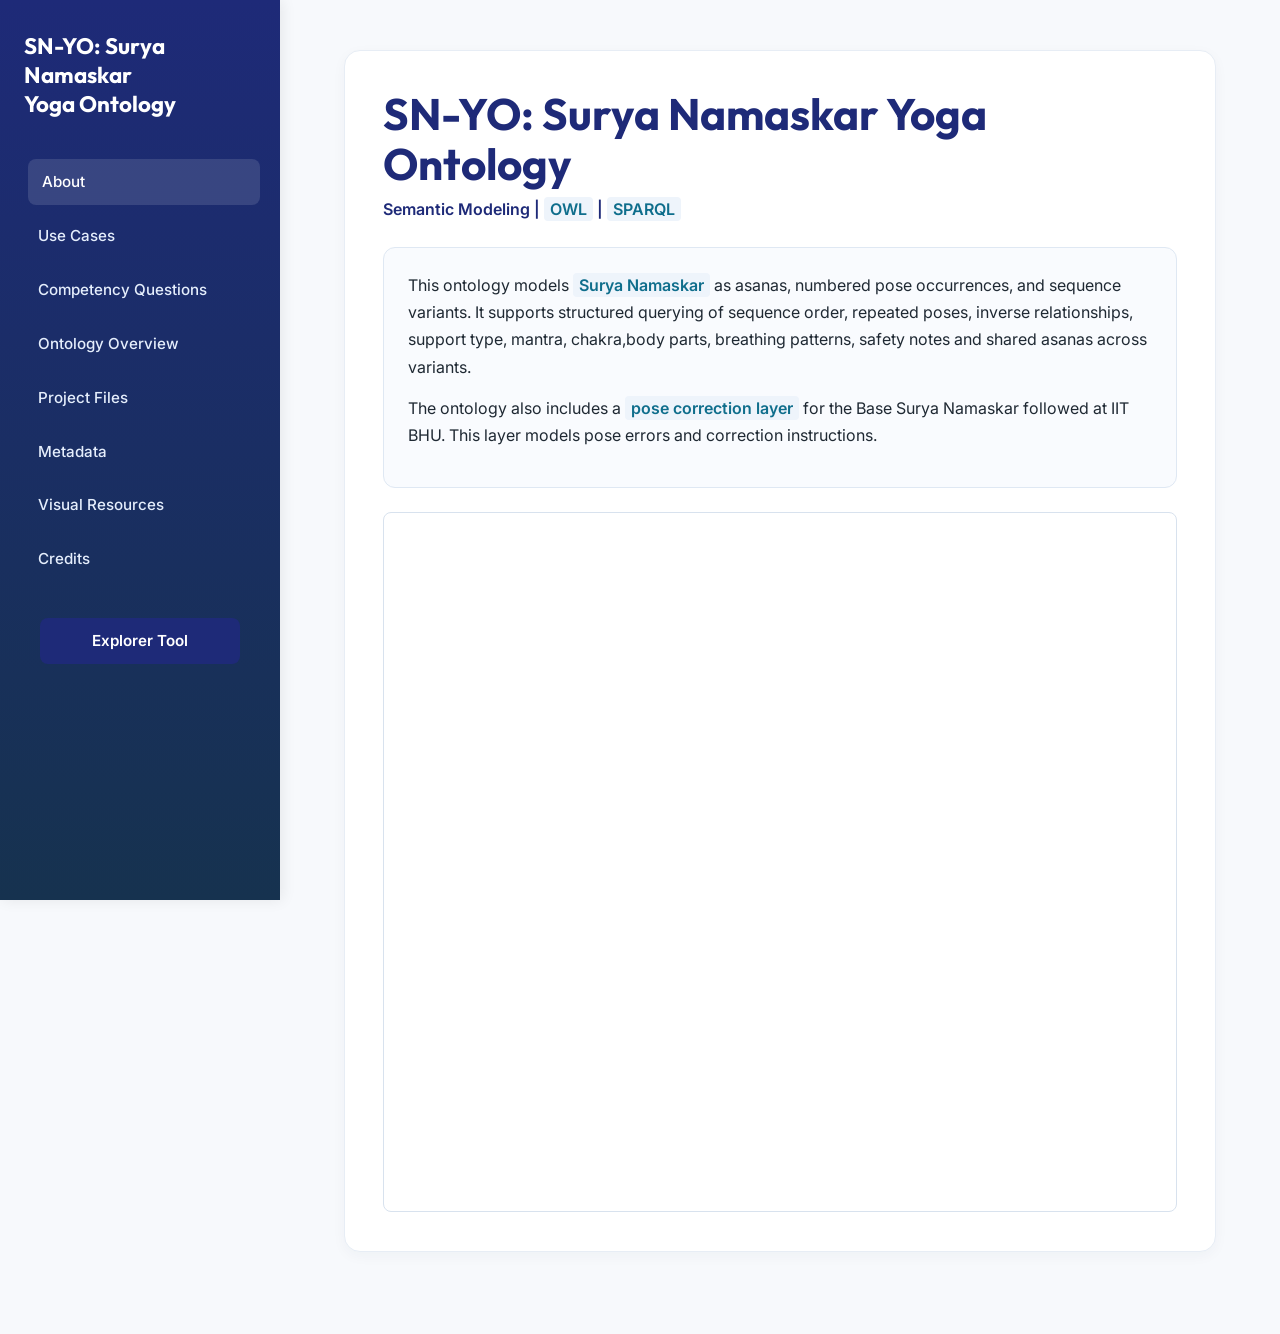
==== commit da20d9d5: "Refactor pose names and add ontology visualization Updated pose names for Ashwa Sanchalanasana to sp" ====
--- a/index.html
+++ b/index.html
@@ -49,7 +49,23 @@
             followed at IIT BHU. This layer models pose errors and correction instructions.
           </p>
         </div>
-        <img src="images/sn-ontology-view.png" alt="Ontology Visualization" class="expandable-img hero-visual" style="background: #ffffff; width: 100%; border-radius: var(--radius-sm); border: 1px solid #d8e2ee; margin-top: 24px; cursor: pointer;">
+       <div style="
+    width: 100%;
+    height: 700px;
+    border: 1px solid #d8e2ee;
+    border-radius: var(--radius-sm);
+    overflow: hidden;
+    background: #ffffff;
+">
+  <iframe
+    src="https://service.tib.eu/webvowl/#iri=https://purl.org/ai4s/yoga/sn-yo/ontology"
+    width="100%"
+    height="100%"
+    style="border: 0;"
+    loading="lazy"
+    title="SN-YO WebVOWL Visualization">
+  </iframe>
+</div>
       </section>
 
       <!-- ONTOLOGY OVERVIEW -->
@@ -167,7 +183,7 @@
           <div class="glass-panel file-card" style="margin-bottom:0;">
             <h3>Ontology File</h3>
             <p>Main OWL ontology file for Surya Namaskar.</p>
-            <a class="btn" href="models/master.owl" download>Download OWL</a>
+            <a class="btn" href="https://purl.org/ai4s/yoga/sn-yo/ontology">Download OWL</a>
           </div>
           <div class="glass-panel file-card" style="margin-bottom:0;">
             <h3>pyLODE Documentation</h3>
@@ -200,11 +216,11 @@
         <div class="namespace-list" style="margin-bottom: 24px;">
           <p>Registered Namespaces</p>
           <ul>
-            <li><code>core:</code> https://ai4society.github.io/sn-yo/core#</li>
-            <li><code>base:</code> https://ai4society.github.io/sn-yo/base-sn#</li>
-            <li><code>v1:  </code> https://ai4society.github.io/sn-yo/variant01#</li>
-            <li><code>v2:  </code> https://ai4society.github.io/sn-yo/variant02#</li>
-            <li><code>v3:  </code> https://ai4society.github.io/sn-yo/variant03#</li>
+            <li><code>core:</code> https://purl.org/ai4s/yoga/sn-yo/core#</li>
+            <li><code>base:</code> https://purl.org/ai4s/yoga/sn-yo/base-sn#</li>
+            <li><code>v1:  </code> https://purl.org/ai4s/yoga/sn-yo/variant01#</li>
+            <li><code>v2:  </code> https://purl.org/ai4s/yoga/sn-yo/variant02#</li>
+            <li><code>v3:  </code> https://purl.org/ai4s/yoga/sn-yo/variant03#</li>
           </ul>
         </div>
 
@@ -281,11 +297,11 @@
             <div class="code-box">
               <pre><code>PREFIX rdf: &lt;http://www.w3.org/1999/02/22-rdf-syntax-ns#&gt;
 PREFIX rdfs: &lt;http://www.w3.org/2000/01/rdf-schema#&gt;
-PREFIX core: &lt;https://ai4society.github.io/sn-yo/core#&gt;
-PREFIX base: &lt;https://ai4society.github.io/sn-yo/base-sn#&gt;
-PREFIX v1: &lt;https://ai4society.github.io/sn-yo/variant01#&gt;
-PREFIX v2: &lt;https://ai4society.github.io/sn-yo/variant02#&gt;
-PREFIX v3: &lt;https://ai4society.github.io/sn-yo/variant03#&gt;
+PREFIX core: &lt;https://purl.org/ai4s/yoga/sn-yo/core#&gt;
+PREFIX base: &lt;https://purl.org/ai4s/yoga/sn-yo/base-sn#&gt;
+PREFIX v1: &lt;https://purl.org/ai4s/yoga/sn-yo/variant01#&gt;
+PREFIX v2: &lt;https://purl.org/ai4s/yoga/sn-yo/variant02#&gt;
+PREFIX v3: &lt;https://purl.org/ai4s/yoga/sn-yo/variant03#&gt;
 SELECT ?pose
 WHERE {
   ?pose rdf:type core:Pose ;
@@ -326,11 +342,11 @@
             <div class="code-box">
               <pre><code>PREFIX rdf: &lt;http://www.w3.org/1999/02/22-rdf-syntax-ns#&gt;
 PREFIX rdfs: &lt;http://www.w3.org/2000/01/rdf-schema#&gt;
-PREFIX core: &lt;https://ai4society.github.io/sn-yo/core#&gt;
-PREFIX base: &lt;https://ai4society.github.io/sn-yo/base-sn#&gt;
-PREFIX v1: &lt;https://ai4society.github.io/sn-yo/variant01#&gt;
-PREFIX v2: &lt;https://ai4society.github.io/sn-yo/variant02#&gt;
-PREFIX v3: &lt;https://ai4society.github.io/sn-yo/variant03#&gt;
+PREFIX core: &lt;https://purl.org/ai4s/yoga/sn-yo/core#&gt;
+PREFIX base: &lt;https://purl.org/ai4s/yoga/sn-yo/base-sn#&gt;
+PREFIX v1: &lt;https://purl.org/ai4s/yoga/sn-yo/variant01#&gt;
+PREFIX v2: &lt;https://purl.org/ai4s/yoga/sn-yo/variant02#&gt;
+PREFIX v3: &lt;https://purl.org/ai4s/yoga/sn-yo/variant03#&gt;
 
 SELECT (COUNT(?pose) AS ?count)
 WHERE {
@@ -360,11 +376,11 @@
             <div class="code-box">
               <pre><code>PREFIX rdf: &lt;http://www.w3.org/1999/02/22-rdf-syntax-ns#&gt;
 PREFIX rdfs: &lt;http://www.w3.org/2000/01/rdf-schema#&gt;
-PREFIX core: &lt;https://ai4society.github.io/sn-yo/core#&gt;
-PREFIX base: &lt;https://ai4society.github.io/sn-yo/base-sn#&gt;
-PREFIX v1: &lt;https://ai4society.github.io/sn-yo/variant01#&gt;
-PREFIX v2: &lt;https://ai4society.github.io/sn-yo/variant02#&gt;
-PREFIX v3: &lt;https://ai4society.github.io/sn-yo/variant03#&gt;
+PREFIX core: &lt;https://purl.org/ai4s/yoga/sn-yo/core#&gt;
+PREFIX base: &lt;https://purl.org/ai4s/yoga/sn-yo/base-sn#&gt;
+PREFIX v1: &lt;https://purl.org/ai4s/yoga/sn-yo/variant01#&gt;
+PREFIX v2: &lt;https://purl.org/ai4s/yoga/sn-yo/variant02#&gt;
+PREFIX v3: &lt;https://purl.org/ai4s/yoga/sn-yo/variant03#&gt;
 SELECT ?pose
 WHERE {
   ?pose rdf:type core:Pose ;
@@ -398,11 +414,11 @@
             <div class="code-box">
               <pre><code>PREFIX rdf: &lt;http://www.w3.org/1999/02/22-rdf-syntax-ns#&gt;
 PREFIX rdfs: &lt;http://www.w3.org/2000/01/rdf-schema#&gt;
-PREFIX core: &lt;https://ai4society.github.io/sn-yo/core#&gt;
-PREFIX base: &lt;https://ai4society.github.io/sn-yo/base-sn#&gt;
-PREFIX v1: &lt;https://ai4society.github.io/sn-yo/variant01#&gt;
-PREFIX v2: &lt;https://ai4society.github.io/sn-yo/variant02#&gt;
-PREFIX v3: &lt;https://ai4society.github.io/sn-yo/variant03#&gt;
+PREFIX core: &lt;https://purl.org/ai4s/yoga/sn-yo/core#&gt;
+PREFIX base: &lt;https://purl.org/ai4s/yoga/sn-yo/base-sn#&gt;
+PREFIX v1: &lt;https://purl.org/ai4s/yoga/sn-yo/variant01#&gt;
+PREFIX v2: &lt;https://purl.org/ai4s/yoga/sn-yo/variant02#&gt;
+PREFIX v3: &lt;https://purl.org/ai4s/yoga/sn-yo/variant03#&gt;
 SELECT ?pose ?repeatedPose
 WHERE {
   ?pose core:belongsToVariant base:BaseSN_SivanandaYogaVedantaCentre_UsedatIITBHU ;
@@ -423,7 +439,6 @@
                   <tr><td>BaseSN_Pose01</td><td>BaseSN_Pose12</td></tr>
                   <tr><td>BaseSN_Pose02</td><td>BaseSN_Pose11</td></tr>
                   <tr><td>BaseSN_Pose03</td><td>BaseSN_Pose10</td></tr>
-                  <tr><td>BaseSN_Pose04</td><td>BaseSN_Pose09</td></tr>
                 </tbody>
               </table>
             </div>
@@ -440,11 +455,11 @@
             <div class="code-box">
               <pre><code>PREFIX rdf: &lt;http://www.w3.org/1999/02/22-rdf-syntax-ns#&gt;
 PREFIX rdfs: &lt;http://www.w3.org/2000/01/rdf-schema#&gt;
-PREFIX core: &lt;https://ai4society.github.io/sn-yo/core#&gt;
-PREFIX base: &lt;https://ai4society.github.io/sn-yo/base-sn#&gt;
-PREFIX v1: &lt;https://ai4society.github.io/sn-yo/variant01#&gt;
-PREFIX v2: &lt;https://ai4society.github.io/sn-yo/variant02#&gt;
-PREFIX v3: &lt;https://ai4society.github.io/sn-yo/variant03#&gt;
+PREFIX core: &lt;https://purl.org/ai4s/yoga/sn-yo/core#&gt;
+PREFIX base: &lt;https://purl.org/ai4s/yoga/sn-yo/base-sn#&gt;
+PREFIX v1: &lt;https://purl.org/ai4s/yoga/sn-yo/variant01#&gt;
+PREFIX v2: &lt;https://purl.org/ai4s/yoga/sn-yo/variant02#&gt;
+PREFIX v3: &lt;https://purl.org/ai4s/yoga/sn-yo/variant03#&gt;
 
 SELECT ?pose ?inversePose
 WHERE {
@@ -481,11 +496,11 @@
             <div class="code-box">
               <pre><code>PREFIX rdf: &lt;http://www.w3.org/1999/02/22-rdf-syntax-ns#&gt;
 PREFIX rdfs: &lt;http://www.w3.org/2000/01/rdf-schema#&gt;
-PREFIX core: &lt;https://ai4society.github.io/sn-yo/core#&gt;
-PREFIX base: &lt;https://ai4society.github.io/sn-yo/base-sn#&gt;
-PREFIX v1: &lt;https://ai4society.github.io/sn-yo/variant01#&gt;
-PREFIX v2: &lt;https://ai4society.github.io/sn-yo/variant02#&gt;
-PREFIX v3: &lt;https://ai4society.github.io/sn-yo/variant03#&gt;
+PREFIX core: &lt;https://purl.org/ai4s/yoga/sn-yo/core#&gt;
+PREFIX base: &lt;https://purl.org/ai4s/yoga/sn-yo/base-sn#&gt;
+PREFIX v1: &lt;https://purl.org/ai4s/yoga/sn-yo/variant01#&gt;
+PREFIX v2: &lt;https://purl.org/ai4s/yoga/sn-yo/variant02#&gt;
+PREFIX v3: &lt;https://purl.org/ai4s/yoga/sn-yo/variant03#&gt;
 
 SELECT ?asana (COUNT(DISTINCT ?variant) AS ?varCount)
 WHERE {
@@ -505,7 +520,8 @@
                   <tr><td>Pranamasana</td><td>3</td></tr>
                   <tr><td>HastaUtthanasana</td><td>3</td></tr>
                   <tr><td>Padahastasana</td><td>3</td></tr>
-                  <tr><td>AshwaSanchalanasana</td><td>3</td></tr>
+                  <tr><td>AshwaSanchalanasana(left leg forward)</td><td>3</td></tr>
+                  <tr><td>AshwaSanchalanasana(right leg forward)</td><td>3</td></tr>
                   <tr><td>Bhujangasana</td><td>3</td></tr>
                   <tr><td>Parvatasana</td><td>3</td></tr>
                   <tr><td>ChaturangaDandasana</td><td>2</td></tr>
@@ -526,11 +542,11 @@
             <div class="code-box">
               <pre><code>PREFIX rdf: &lt;http://www.w3.org/1999/02/22-rdf-syntax-ns#&gt;
 PREFIX rdfs: &lt;http://www.w3.org/2000/01/rdf-schema#&gt;
-PREFIX core: &lt;https://ai4society.github.io/sn-yo/core#&gt;
-PREFIX base: &lt;https://ai4society.github.io/sn-yo/base-sn#&gt;
-PREFIX v1: &lt;https://ai4society.github.io/sn-yo/variant01#&gt;
-PREFIX v2: &lt;https://ai4society.github.io/sn-yo/variant02#&gt;
-PREFIX v3: &lt;https://ai4society.github.io/sn-yo/variant03#&gt;
+PREFIX core: &lt;https://purl.org/ai4s/yoga/sn-yo/core#&gt;
+PREFIX base: &lt;https://purl.org/ai4s/yoga/sn-yo/base-sn#&gt;
+PREFIX v1: &lt;https://purl.org/ai4s/yoga/sn-yo/variant01#&gt;
+PREFIX v2: &lt;https://purl.org/ai4s/yoga/sn-yo/variant02#&gt;
+PREFIX v3: &lt;https://purl.org/ai4s/yoga/sn-yo/variant03#&gt;
 SELECT ?pose ?nextPose
 WHERE {
   ?pose core:belongsToVariant base:BaseSN_SivanandaYogaVedantaCentre_UsedatIITBHU ;
@@ -570,11 +586,11 @@
             <div class="code-box">
               <pre><code>PREFIX rdf: &lt;http://www.w3.org/1999/02/22-rdf-syntax-ns#&gt;
 PREFIX rdfs: &lt;http://www.w3.org/2000/01/rdf-schema#&gt;
-PREFIX core: &lt;https://ai4society.github.io/sn-yo/core#&gt;
-PREFIX base: &lt;https://ai4society.github.io/sn-yo/base-sn#&gt;
-PREFIX v1: &lt;https://ai4society.github.io/sn-yo/variant01#&gt;
-PREFIX v2: &lt;https://ai4society.github.io/sn-yo/variant02#&gt;
-PREFIX v3: &lt;https://ai4society.github.io/sn-yo/variant03#&gt;
+PREFIX core: &lt;https://purl.org/ai4s/yoga/sn-yo/core#&gt;
+PREFIX base: &lt;https://purl.org/ai4s/yoga/sn-yo/base-sn#&gt;
+PREFIX v1: &lt;https://purl.org/ai4s/yoga/sn-yo/variant01#&gt;
+PREFIX v2: &lt;https://purl.org/ai4s/yoga/sn-yo/variant02#&gt;
+PREFIX v3: &lt;https://purl.org/ai4s/yoga/sn-yo/variant03#&gt;
 
 SELECT ?pose ?asana ?error ?instruction
 WHERE {
@@ -622,11 +638,11 @@
     <tr><td>BaseSN_Pose03</td><td>Padahastasana</td><td>WeightOnHeelsOnlyError</td><td>DistributeWeightEvenlyInstruction</td></tr>
 
     <!-- Pose 04 -->
-    <tr><td>BaseSN_Pose04</td><td>AshwaSanchalanasana</td><td>CollapsedChestError</td><td>LiftChestForwardUpwardInstruction</td></tr>
-    <tr><td>BaseSN_Pose04</td><td>AshwaSanchalanasana</td><td>CollapsedChestError</td><td>LiftChestInstruction</td></tr>
-    <tr><td>BaseSN_Pose04</td><td>AshwaSanchalanasana</td><td>CollapsedChestError</td><td>LiftChestForwardInstruction</td></tr>
-    <tr><td>BaseSN_Pose04</td><td>AshwaSanchalanasana</td><td>KneeBeyondAnkleError</td><td>AlignFrontKneeInstruction</td></tr>
-    <tr><td>BaseSN_Pose04</td><td>AshwaSanchalanasana</td><td>WeakBackLegError</td><td>ExtendBackLegInstruction</td></tr>
+    <tr><td>BaseSN_Pose04</td><td>AshwaSanchalanasana_RightLegForward</td><td>CollapsedChestError</td><td>LiftChestForwardUpwardInstruction</td></tr>
+    <tr><td>BaseSN_Pose04</td><td>AshwaSanchalanasana_RightLegForward</td><td>CollapsedChestError</td><td>LiftChestInstruction</td></tr>
+    <tr><td>BaseSN_Pose04</td><td>AshwaSanchalanasana_RightLegForward</td><td>CollapsedChestError</td><td>LiftChestForwardInstruction</td></tr>
+    <tr><td>BaseSN_Pose04</td><td>AshwaSanchalanasana_RightLegForward</td><td>KneeBeyondAnkleError</td><td>AlignFrontKneeInstruction</td></tr>
+    <tr><td>BaseSN_Pose04</td><td>AshwaSanchalanasana_RightLegForward</td><td>WeakBackLegError</td><td>ExtendBackLegInstruction</td></tr>
 
     <!-- Pose 05 -->
     <tr><td>BaseSN_Pose05</td><td>ChaturangaDandasana</td><td>ElbowsFlaredError</td><td>TuckElbowsInstruction</td></tr>
@@ -652,11 +668,11 @@
     <tr><td>BaseSN_Pose08</td><td>Parvatasana</td><td>WristOverloadError</td><td>DistributeWeightEvenlyInstruction</td></tr>
 
     <!-- Pose 09 -->
-    <tr><td>BaseSN_Pose09</td><td>AshwaSanchalanasana</td><td>CollapsedChestError</td><td>LiftChestForwardUpwardInstruction</td></tr>
-    <tr><td>BaseSN_Pose09</td><td>AshwaSanchalanasana</td><td>CollapsedChestError</td><td>LiftChestInstruction</td></tr>
-    <tr><td>BaseSN_Pose09</td><td>AshwaSanchalanasana</td><td>CollapsedChestError</td><td>LiftChestForwardInstruction</td></tr>
-    <tr><td>BaseSN_Pose09</td><td>AshwaSanchalanasana</td><td>KneeBeyondAnkleError</td><td>AlignFrontKneeInstruction</td></tr>
-    <tr><td>BaseSN_Pose09</td><td>AshwaSanchalanasana</td><td>WeakBackLegError</td><td>ExtendBackLegInstruction</td></tr>
+    <tr><td>BaseSN_Pose09</td><td>AshwaSanchalanasana_LeftLegForward</td><td>CollapsedChestError</td><td>LiftChestForwardUpwardInstruction</td></tr>
+    <tr><td>BaseSN_Pose09</td><td>AshwaSanchalanasana_LeftLegForward</td><td>CollapsedChestError</td><td>LiftChestInstruction</td></tr>
+    <tr><td>BaseSN_Pose09</td><td>AshwaSanchalanasana_LeftLegForward</td><td>CollapsedChestError</td><td>LiftChestForwardInstruction</td></tr>
+    <tr><td>BaseSN_Pose09</td><td>AshwaSanchalanasana_LeftLegForward</td><td>KneeBeyondAnkleError</td><td>AlignFrontKneeInstruction</td></tr>
+    <tr><td>BaseSN_Pose09</td><td>AshwaSanchalanasana_LeftLegForward</td><td>WeakBackLegError</td><td>ExtendBackLegInstruction</td></tr>
 
     <!-- Pose 10 -->
     <tr><td>BaseSN_Pose10</td><td>Padahastasana</td><td>ExcessiveKneeBendError</td><td>SoftenKneesInstruction</td></tr>
@@ -688,11 +704,11 @@
             <div class="code-box">
               <pre><code>PREFIX rdf: &lt;http://www.w3.org/1999/02/22-rdf-syntax-ns#&gt;
 PREFIX rdfs: &lt;http://www.w3.org/2000/01/rdf-schema#&gt;
-PREFIX core: &lt;https://ai4society.github.io/sn-yo/core#&gt;
-PREFIX base: &lt;https://ai4society.github.io/sn-yo/base-sn#&gt;
-PREFIX v1: &lt;https://ai4society.github.io/sn-yo/variant01#&gt;
-PREFIX v2: &lt;https://ai4society.github.io/sn-yo/variant02#&gt;
-PREFIX v3: &lt;https://ai4society.github.io/sn-yo/variant03#&gt;
+PREFIX core: &lt;https://purl.org/ai4s/yoga/sn-yo/core#&gt;
+PREFIX base: &lt;https://purl.org/ai4s/yoga/sn-yo/base-sn#&gt;
+PREFIX v1: &lt;https://purl.org/ai4s/yoga/sn-yo/variant01#&gt;
+PREFIX v2: &lt;https://purl.org/ai4s/yoga/sn-yo/variant02#&gt;
+PREFIX v3: &lt;https://purl.org/ai4s/yoga/sn-yo/variant03#&gt;
 
 SELECT ?poseNumber ?pose ?asana ?breathing ?safetyNote
 WHERE {
@@ -743,7 +759,7 @@
     <tr>
       <td>4</td>
       <td>BaseSN_Pose04</td>
-      <td>Ashwa Sanchalanasana</td>
+      <td>Ashwa Sanchalanasana(right leg forward)</td>
       <td>Inhale</td>
       <td>Keep the front knee aligned over the ankle and place the back knee gently on the floor.</td>
     </tr>
@@ -778,7 +794,7 @@
     <tr>
       <td>9</td>
       <td>BaseSN_Pose09</td>
-      <td>Ashwa Sanchalanasana</td>
+      <td>Ashwa Sanchalanasana(left leg forward)</td>
       <td>Inhale</td>
       <td>Step forward smoothly and ensure proper alignment of the front knee over the ankle.</td>
     </tr>
@@ -819,11 +835,11 @@
     <div class="code-box">
       <pre><code>PREFIX rdf: &lt;http://www.w3.org/1999/02/22-rdf-syntax-ns#&gt;
 PREFIX rdfs: &lt;http://www.w3.org/2000/01/rdf-schema#&gt;
-PREFIX core: &lt;https://ai4society.github.io/sn-yo/core#&gt;
-PREFIX base: &lt;https://ai4society.github.io/sn-yo/base-sn#&gt;
-PREFIX v1: &lt;https://ai4society.github.io/sn-yo/variant01#&gt;
-PREFIX v2: &lt;https://ai4society.github.io/sn-yo/variant02#&gt;
-PREFIX v3: &lt;https://ai4society.github.io/sn-yo/variant03#&gt;
+PREFIX core: &lt;https://purl.org/ai4s/yoga/sn-yo/core#&gt;
+PREFIX base: &lt;https://purl.org/ai4s/yoga/sn-yo/base-sn#&gt;
+PREFIX v1: &lt;https://purl.org/ai4s/yoga/sn-yo/variant01#&gt;
+PREFIX v2: &lt;https://purl.org/ai4s/yoga/sn-yo/variant02#&gt;
+PREFIX v3: &lt;https://purl.org/ai4s/yoga/sn-yo/variant03#&gt;
 
 SELECT ?asana ?variant
        (GROUP_CONCAT(DISTINCT STR(?poseNumber); separator=", ") AS ?poseNumbers)
@@ -851,9 +867,12 @@
           <tr><td>Adho Mukha Svanasana</td><td>Variant01_KrishnamacharyaVinyasa</td><td>9</td></tr>
           <tr><td>Ashtanga Namaskara</td><td>BaseSN_SivanandaYogaVedantaCentre_UsedatIITBHU</td><td>6</td></tr>
           <tr><td>Ashtanga Namaskara</td><td>Variant02_BiharSchoolOfYoga</td><td>6</td></tr>
-          <tr><td>Ashwa Sanchalanasana</td><td>BaseSN_SivanandaYogaVedantaCentre_UsedatIITBHU</td><td>9, 4</td></tr>
-          <tr><td>Ashwa Sanchalanasana</td><td>Variant02_BiharSchoolOfYoga</td><td>4, 9</td></tr>
-          <tr><td>Ashwa Sanchalanasana</td><td>Variant03_SwamiVivekanandaKendra</td><td>3, 10</td></tr>
+          <tr><td>Ashwa Sanchalanasana(right leg forward)</td><td>BaseSN_SivanandaYogaVedantaCentre_UsedatIITBHU</td><td>4</td></tr>
+          <tr><td>Ashwa Sanchalanasana(right leg forward)</td><td>Variant02_BiharSchoolOfYoga</td><td>4</td></tr>
+          <tr><td>Ashwa Sanchalanasana(right leg forward)</td><td>Variant03_SwamiVivekanandaKendra</td><td>3</td></tr>
+          <tr><td>Ashwa Sanchalanasana(left leg forward)</td><td>BaseSN_SivanandaYogaVedantaCentre_UsedatIITBHU</td><td>9</td></tr>
+          <tr><td>Ashwa Sanchalanasana(left leg forward)</td><td>Variant02_BiharSchoolOfYoga</td><td>9</td></tr>
+          <tr><td>Ashwa Sanchalanasana(left leg forward)</td><td>Variant03_SwamiVivekanandaKendra</td><td>10</td></tr>
           <tr><td>Bhujangasana</td><td>BaseSN_SivanandaYogaVedantaCentre_UsedatIITBHU</td><td>7</td></tr>
           <tr><td>Bhujangasana</td><td>Variant02_BiharSchoolOfYoga</td><td>7</td></tr>
           <tr><td>Bhujangasana</td><td>Variant03_SwamiVivekanandaKendra</td><td>7</td></tr>
@@ -897,11 +916,11 @@
     <div class="code-box">
       <pre><code>PREFIX rdf: &lt;http://www.w3.org/1999/02/22-rdf-syntax-ns#&gt;
 PREFIX rdfs: &lt;http://www.w3.org/2000/01/rdf-schema#&gt;
-PREFIX core: &lt;https://ai4society.github.io/sn-yo/core#&gt;
-PREFIX base: &lt;https://ai4society.github.io/sn-yo/base-sn#&gt;
-PREFIX v1: &lt;https://ai4society.github.io/sn-yo/variant01#&gt;
-PREFIX v2: &lt;https://ai4society.github.io/sn-yo/variant02#&gt;
-PREFIX v3: &lt;https://ai4society.github.io/sn-yo/variant03#&gt;
+PREFIX core: &lt;https://purl.org/ai4s/yoga/sn-yo/core#&gt;
+PREFIX base: &lt;https://purl.org/ai4s/yoga/sn-yo/base-sn#&gt;
+PREFIX v1: &lt;https://purl.org/ai4s/yoga/sn-yo/variant01#&gt;
+PREFIX v2: &lt;https://purl.org/ai4s/yoga/sn-yo/variant02#&gt;
+PREFIX v3: &lt;https://purl.org/ai4s/yoga/sn-yo/variant03#&gt;
 
 SELECT ?variant
        (COUNT(DISTINCT ?pose) AS ?poseCount)
@@ -935,8 +954,8 @@
           <tr>
             <td>BaseSN_SivanandaYogaVedantaCentre_UsedatIITBHU</td>
             <td>12</td>
-            <td>8</td>
-            <td>Padahastasana, Bhujangasana, Pranamasana, AshwaSanchalanasana, Parvatasana, ChaturangaDandasana, HastaUtthanasana, AshtangaNamaskara</td>
+            <td>9</td>
+            <td>Padahastasana, Bhujangasana, Pranamasana, AshwaSanchalanasana(right leg forward), AshwaSanchalanasana(left leg forward), Parvatasana, ChaturangaDandasana, HastaUtthanasana, AshtangaNamaskara</td>
           </tr>
           <tr>
             <td>Variant01_KrishnamacharyaVinyasa</td>
@@ -947,14 +966,14 @@
           <tr>
             <td>Variant02_BiharSchoolOfYoga</td>
             <td>12</td>
-            <td>7</td>
-            <td>Parvatasana, AshwaSanchalanasana, Pranamasana, AshtangaNamaskara, HastaUtthanasana, Padahastasana, Bhujangasana</td>
+            <td>8</td>
+            <td>Parvatasana, AshwaSanchalanasana(right leg forward), AshwaSanchalanasana(left leg forward), Pranamasana, AshtangaNamaskara, HastaUtthanasana, Padahastasana, Bhujangasana</td>
           </tr>
           <tr>
             <td>Variant03_SwamiVivekanandaKendra</td>
             <td>12</td>
-            <td>9</td>
-            <td>Pranamasana, Phalakasana, Bhujangasana, AshwaSanchalanasana, ShashtangaNamaskara, Padahastasana, Shashankasana, HastaUtthanasana, Parvatasana</td>
+            <td>10</td>
+            <td>Pranamasana, Phalakasana, Bhujangasana, AshwaSanchalanasana(right leg forward), AshwaSanchalanasana(left leg forward), ShashtangaNamaskara, Padahastasana, Shashankasana, HastaUtthanasana, Parvatasana</td>
           </tr>
         </tbody>
       </table>
@@ -973,11 +992,11 @@
     <div class="code-box">
       <pre><code>PREFIX rdf: &lt;http://www.w3.org/1999/02/22-rdf-syntax-ns#&gt;
 PREFIX rdfs: &lt;http://www.w3.org/2000/01/rdf-schema#&gt;
-PREFIX core: &lt;https://ai4society.github.io/sn-yo/core#&gt;
-PREFIX base: &lt;https://ai4society.github.io/sn-yo/base-sn#&gt;
-PREFIX v1: &lt;https://ai4society.github.io/sn-yo/variant01#&gt;
-PREFIX v2: &lt;https://ai4society.github.io/sn-yo/variant02#&gt;
-PREFIX v3: &lt;https://ai4society.github.io/sn-yo/variant03#&gt;
+PREFIX core: &lt;https://purl.org/ai4s/yoga/sn-yo/core#&gt;
+PREFIX base: &lt;https://purl.org/ai4s/yoga/sn-yo/base-sn#&gt;
+PREFIX v1: &lt;https://purl.org/ai4s/yoga/sn-yo/variant01#&gt;
+PREFIX v2: &lt;https://purl.org/ai4s/yoga/sn-yo/variant02#&gt;
+PREFIX v3: &lt;https://purl.org/ai4s/yoga/sn-yo/variant03#&gt;
 
 SELECT ?bodyPart
        (COUNT(DISTINCT ?pose) AS ?poseCount)
@@ -1024,6 +1043,204 @@
   </div>
 </div>
 
+        <!-- CQ13 -->
+<div class="query-block">
+  <div class="query-header">
+    <h3>CQ13: How are poses grouped by chakra, along with their associated asanas, in the Base Surya Namaskar sequence?</h3>
+    <span class="query-icon">▼</span>
+  </div>
+
+  <div class="query-content">
+    <div class="code-box">
+      <pre><code>PREFIX rdf: &lt;http://www.w3.org/1999/02/22-rdf-syntax-ns#&gt;
+PREFIX rdfs: &lt;http://www.w3.org/2000/01/rdf-schema#&gt;
+PREFIX core: &lt;https://purl.org/ai4s/yoga/sn-yo/core#&gt;
+PREFIX base: &lt;https://purl.org/ai4s/yoga/sn-yo/base-sn#&gt;
+PREFIX v1: &lt;https://purl.org/ai4s/yoga/sn-yo/variant01#&gt;
+PREFIX v2: &lt;https://purl.org/ai4s/yoga/sn-yo/variant02#&gt;
+PREFIX v3: &lt;https://purl.org/ai4s/yoga/sn-yo/variant03#&gt;
+
+SELECT ?chakra
+       (COUNT(DISTINCT ?pose) AS ?poseCount)
+       (GROUP_CONCAT(DISTINCT STR(?pose); separator=", ") AS ?poses)
+       (GROUP_CONCAT(DISTINCT STR(?asana); separator=", ") AS ?asanas)
+WHERE {
+  ?pose rdf:type core:Pose ;
+        core:belongsToVariant base:BaseSN_SivanandaYogaVedantaCentre_UsedatIITBHU ;
+        core:hasChakra ?chakra ;
+        core:hasAsana ?asana .
+}
+GROUP BY ?chakra
+ORDER BY ?chakra</code></pre>
+    </div>
+
+    <div class="data-box">
+      <h4>Execution Result</h4>
+      <table>
+        <thead>
+          <tr>
+            <th>?chakra</th>
+            <th>?poseCount</th>
+            <th>?poses</th>
+            <th>?asanas</th>
+          </tr>
+        </thead>
+        <tbody>
+          <tr>
+            <td>Ajna</td>
+            <td>2</td>
+            <td>BaseSN_Pose04, BaseSN_Pose09</td>
+            <td>AshwaSanchalanasana</td>
+          </tr>
+          <tr>
+            <td>Anahata</td>
+            <td>2</td>
+            <td>BaseSN_Pose12, BaseSN_Pose01</td>
+            <td>Pranamasana</td>
+          </tr>
+          <tr>
+            <td>Manipura</td>
+            <td>1</td>
+            <td>BaseSN_Pose06</td>
+            <td>AshtangaNamaskara</td>
+          </tr>
+          <tr>
+            <td>Swadhisthana</td>
+            <td>3</td>
+            <td>BaseSN_Pose03, BaseSN_Pose07, BaseSN_Pose10</td>
+            <td>Padahastasana, Bhujangasana</td>
+          </tr>
+          <tr>
+            <td>Vishuddhi</td>
+            <td>4</td>
+            <td>BaseSN_Pose08, BaseSN_Pose05, BaseSN_Pose02, BaseSN_Pose11</td>
+            <td>Parvatasana, ChaturangaDandasana, HastaUtthanasana</td>
+          </tr>
+        </tbody>
+      </table>
+    </div>
+  </div>
+</div>
+
+        <!-- CQ14 -->
+<div class="query-block">
+  <div class="query-header">
+    <h3>CQ14: What are the poses in the Base Surya Namaskar sequence along with their associated asanas and mantra values?</h3>
+    <span class="query-icon">▼</span>
+  </div>
+
+  <div class="query-content">
+    <div class="code-box">
+      <pre><code>PREFIX rdf: &lt;http://www.w3.org/1999/02/22-rdf-syntax-ns#&gt;
+PREFIX rdfs: &lt;http://www.w3.org/2000/01/rdf-schema#&gt;
+PREFIX core: &lt;https://purl.org/ai4s/yoga/sn-yo/core#&gt;
+PREFIX base: &lt;https://purl.org/ai4s/yoga/sn-yo/base-sn#&gt;
+PREFIX v1: &lt;https://purl.org/ai4s/yoga/sn-yo/variant01#&gt;
+PREFIX v2: &lt;https://purl.org/ai4s/yoga/sn-yo/variant02#&gt;
+PREFIX v3: &lt;https://purl.org/ai4s/yoga/sn-yo/variant03#&gt;
+
+SELECT ?pose ?poseNumber ?asana ?mantra
+WHERE {
+  ?pose rdf:type core:Pose ;
+        core:belongsToVariant base:BaseSN_SivanandaYogaVedantaCentre_UsedatIITBHU ;
+        core:poseNumber ?poseNumber ;
+        core:hasAsana ?asana ;
+        core:hasMantra ?mantra .
+}
+ORDER BY ?poseNumber</code></pre>
+    </div>
+
+    <div class="data-box">
+      <h4>Execution Result</h4>
+      <table>
+        <thead>
+          <tr>
+            <th>?pose</th>
+            <th>?poseNumber</th>
+            <th>?asana</th>
+            <th>?mantra</th>
+          </tr>
+        </thead>
+        <tbody>
+          <tr><td>BaseSN_Pose01</td><td>1</td><td>Pranamasana</td><td>Om Hraam/Om Mitraya Namah</td></tr>
+          <tr><td>BaseSN_Pose02</td><td>2</td><td>HastaUtthanasana</td><td>Om Hreem/Om Ravaye Namah</td></tr>
+          <tr><td>BaseSN_Pose03</td><td>3</td><td>Padahastasana</td><td>Om Hroom/Om Suryaya Namah</td></tr>
+          <tr><td>BaseSN_Pose04</td><td>4</td><td>AshwaSanchalanasana(right leg forward)</td><td>Om Hraim/Om Bhanave Namah</td></tr>
+          <tr><td>BaseSN_Pose05</td><td>5</td><td>ChaturangaDandasana</td><td>Om Hraum/Om Khagaya Namah</td></tr>
+          <tr><td>BaseSN_Pose06</td><td>6</td><td>AshtangaNamaskara</td><td>Om Hrah/Om Pushne Namah</td></tr>
+          <tr><td>BaseSN_Pose07</td><td>7</td><td>Bhujangasana</td><td>Om Hraam/Om Hiranyagarbhaya Namah</td></tr>
+          <tr><td>BaseSN_Pose08</td><td>8</td><td>Parvatasana</td><td>Om Hreem/Om Marichaye Namah</td></tr>
+          <tr><td>BaseSN_Pose09</td><td>9</td><td>AshwaSanchalanasana(left leg forward)</td><td>Om Hroom/Om Adityaya Namah</td></tr>
+          <tr><td>BaseSN_Pose10</td><td>10</td><td>Padahastasana</td><td>Om Hraim/Om Savitre Namah</td></tr>
+          <tr><td>BaseSN_Pose11</td><td>11</td><td>HastaUtthanasana</td><td>Om Hraum/Om Arkaya Namah</td></tr>
+          <tr><td>BaseSN_Pose12</td><td>12</td><td>Pranamasana</td><td>Om Hrah/Om Bhaskaraya Namah</td></tr>
+        </tbody>
+      </table>
+    </div>
+  </div>
+</div>
+        <!-- CQ15 -->
+<div class="query-block">
+  <div class="query-header">
+    <h3>CQ15: Which asanas are unique to each Surya Namaskar variant?</h3>
+    <span class="query-icon">▼</span>
+  </div>
+
+  <div class="query-content">
+    <div class="code-box">
+      <pre><code>PREFIX rdf: &lt;http://www.w3.org/1999/02/22-rdf-syntax-ns#&gt;
+PREFIX rdfs: &lt;http://www.w3.org/2000/01/rdf-schema#&gt;
+PREFIX core: &lt;https://purl.org/ai4s/yoga/sn-yo/core#&gt;
+PREFIX base: &lt;https://purl.org/ai4s/yoga/sn-yo/base-sn#&gt;
+PREFIX v1: &lt;https://purl.org/ai4s/yoga/sn-yo/variant01#&gt;
+PREFIX v2: &lt;https://purl.org/ai4s/yoga/sn-yo/variant02#&gt;
+PREFIX v3: &lt;https://purl.org/ai4s/yoga/sn-yo/variant03#&gt;
+
+SELECT DISTINCT ?variant ?asana
+WHERE {
+  ?variant rdf:type core:Variant .
+
+  ?pose rdf:type core:Pose ;
+        core:belongsToVariant ?variant ;
+        core:hasAsana ?asana .
+
+  FILTER NOT EXISTS {
+    ?otherVariant rdf:type core:Variant .
+    FILTER(?otherVariant != ?variant)
+
+    ?otherPose rdf:type core:Pose ;
+               core:belongsToVariant ?otherVariant ;
+               core:hasAsana ?asana .
+  }
+}
+ORDER BY ?variant ?asana</code></pre>
+    </div>
+
+    <div class="data-box">
+      <h4>Execution Result</h4>
+      <table>
+        <thead>
+          <tr>
+            <th>?variant</th>
+            <th>?asana</th>
+          </tr>
+        </thead>
+        <tbody>
+          <tr><td>Variant01_KrishnamacharyaVinyasa</td><td>AdhoMukhaSvanasana</td></tr>
+          <tr><td>Variant01_KrishnamacharyaVinyasa</td><td>DandaSamarpana</td></tr>
+          <tr><td>Variant01_KrishnamacharyaVinyasa</td><td>Samasthiti</td></tr>
+          <tr><td>Variant01_KrishnamacharyaVinyasa</td><td>Tadasana</td></tr>
+          <tr><td>Variant01_KrishnamacharyaVinyasa</td><td>UrdhwaMukhaSvanasana</td></tr>
+          <tr><td>Variant01_KrishnamacharyaVinyasa</td><td>Utkatasana</td></tr>
+          <tr><td>Variant01_KrishnamacharyaVinyasa</td><td>Uttanasana</td></tr>
+          <tr><td>Variant03_SwamiVivekanandaKendra</td><td>Phalakasana</td></tr>
+          <tr><td>Variant03_SwamiVivekanandaKendra</td><td>Shashankasana</td></tr>
+          <tr><td>Variant03_SwamiVivekanandaKendra</td><td>ShashtangaNamaskara</td></tr>
+        </tbody>
+      </table>
+    </div>
+  </div>
+</div>
       </section>
 
 
@@ -1042,7 +1259,7 @@
           <div class="visual-block" style="text-align: center;">
             <h3 class="visual-block-title" style="text-align: center;">Interactive Visualization</h3>
             <p class="visual-block-copy" style="text-align: center;">Dynamic web-based visualization of the ontology mapping. Click the image to expand the high-resolution view.</p>
-            <a href="https://service.tib.eu/webvowl/#iri=https://ai4society.github.io/sn-yo/models/master.owl" target="_blank" class="btn btn-sm visual-link" style="margin-bottom: 16px;">
+            <a href="https://service.tib.eu/webvowl/#iri=https://purl.org/ai4s/yoga/sn-yo/ontology" target="_blank" class="btn btn-sm visual-link" style="margin-bottom: 16px;">
               Open WebVOWL Tool ↗
             </a>
             <img src="images/sn-ontology-view.png" alt="Ontology Visualization" class="expandable-img visual-image" style="background: #ffffff; border-radius: var(--radius-sm); border: 1px solid #d8e2ee;">
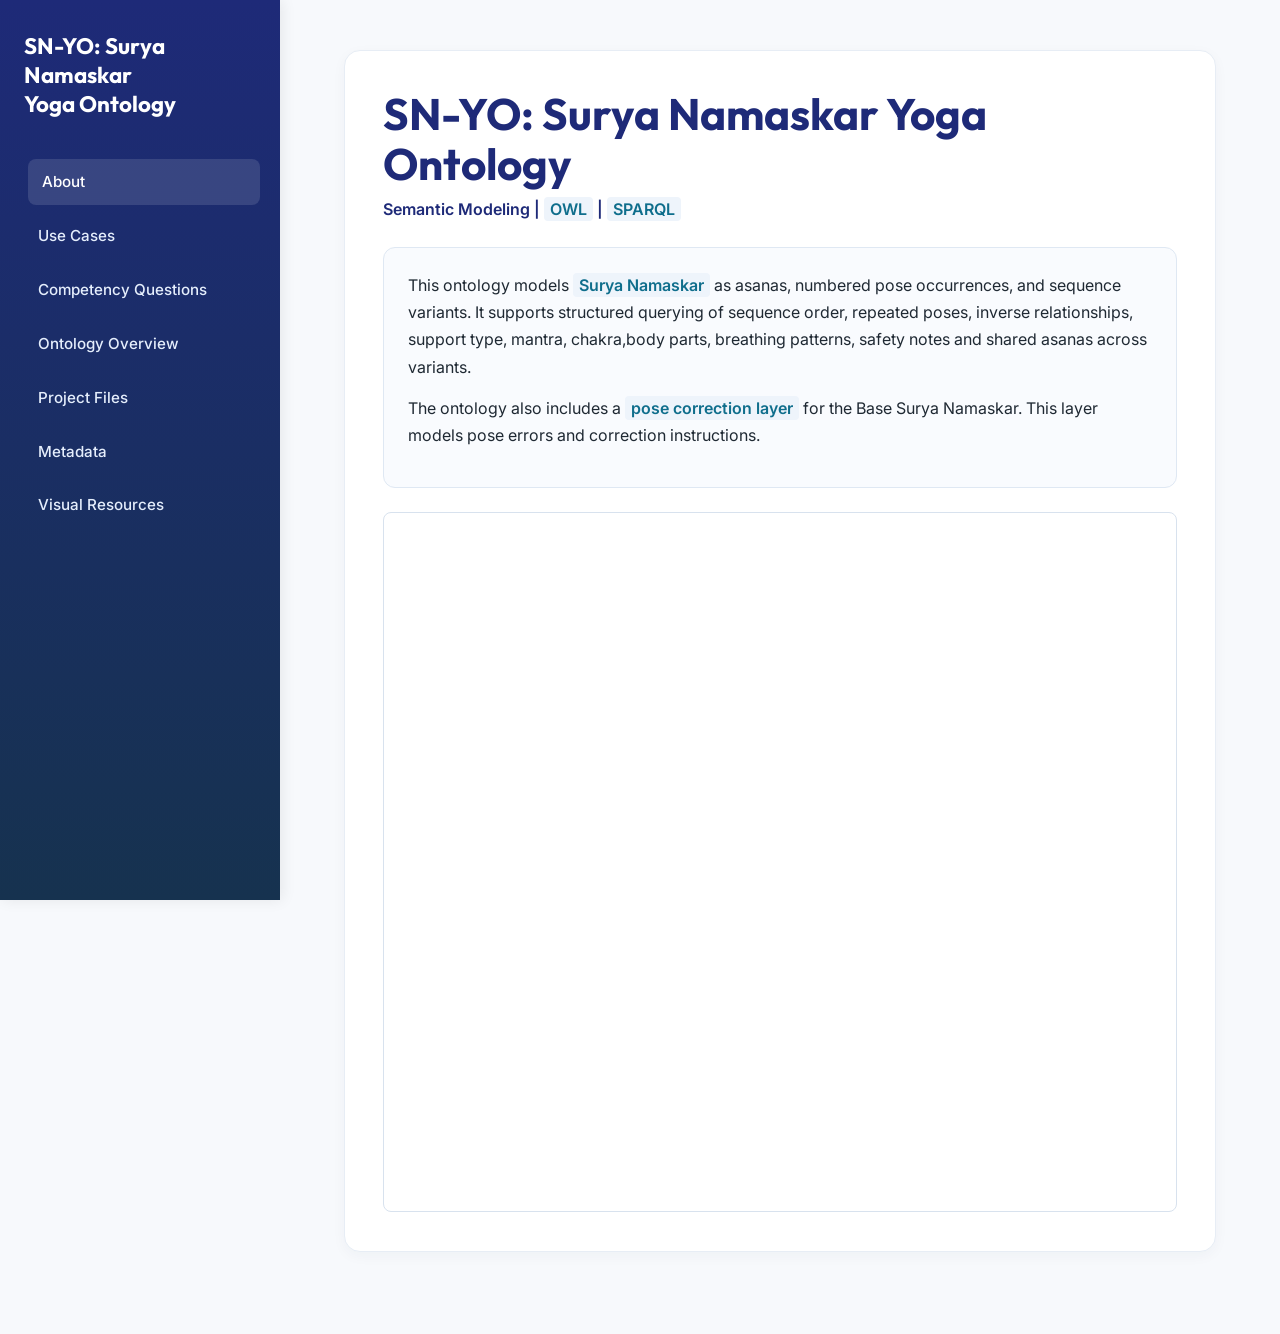
==== commit e6b06129: "Remove contributors and acknowledgements sections Removed contributors and acknowledgements sections" ====
--- a/index.html
+++ b/index.html
@@ -24,11 +24,7 @@
         <a href="#files" data-tab="files">Project Files</a>
         <a href="#metadata" data-tab="metadata">Metadata</a>
         <a href="#visuals" data-tab="visuals">Visual Resources</a>
-        <a href="#contributors" data-tab="contributors">Credits</a>
       </nav>
-      <div class="sidebar-portal-link-wrap">
-        <a href="https://ai4society.github.io/sn-ye/" target="_blank" rel="noopener noreferrer" class="btn btn-education-portal sidebar-portal-link">Explorer Tool</a>
-      </div>
     </aside>
 
     <main class="content">
@@ -45,8 +41,8 @@
             and shared asanas across variants.
           </p>
           <p>
-            The ontology also includes a <span class="keyword-highlight">pose correction layer</span> for the Base Surya Namaskar
-            followed at IIT BHU. This layer models pose errors and correction instructions.
+            The ontology also includes a <span class="keyword-highlight">pose correction layer</span> for the Base Surya Namaskar.
+            This layer models pose errors and correction instructions.
           </p>
         </div>
        <div style="
@@ -181,19 +177,23 @@
         <h2>Project Files</h2>
         <div class="files-grid">
           <div class="glass-panel file-card" style="margin-bottom:0;">
-            <h3>Ontology File</h3>
-            <p>Main OWL ontology file for Surya Namaskar.</p>
-            <a class="btn" href="https://purl.org/ai4s/yoga/sn-yo/ontology">Download OWL</a>
-          </div>
+            <h3>Ontology Files</h3>
+            <p>Download the current and previous versions of the SN-YO ontology.</p>
+
+            <div style="display:flex; gap:10px; flex-wrap:wrap;">
+            <a class="btn" href="https://purl.org/ai4s/yoga/sn-yo/ontology/v02">
+                Latest (v2.0)
+            </a>
+
+            <a class="btn secondary-btn" href="https://purl.org/ai4s/yoga/sn-yo/ontology/v01">
+              Previous (v1.0)
+            </a>
+          </div>
+        </div>
           <div class="glass-panel file-card" style="margin-bottom:0;">
             <h3>pyLODE Documentation</h3>
             <p>Generated ontology documentation for classes, properties, and metadata.</p>
             <a class="btn btn-outline" href="docs/ontology-doc.html" target="_blank">View Docs</a>
-          </div>
-          <div class="glass-panel file-card" style="margin-bottom:0;">
-            <h3>GitHub Repository</h3>
-            <p>Source code, ontology files, images, and project structure.</p>
-            <a class="btn btn-outline" href="https://github.com/ai4society/sn-yo" target="_blank">View Repo</a>
           </div>
         </div>
       </section>
@@ -1267,63 +1267,6 @@
         </div>
       </section>
 
-      <!-- CONTRIBUTORS -->
-      <section id="contributors" class="tab-section">
-        <h2>Contributors</h2>
-        <div class="glass-panel contributors-panel">
-          <h3 class="contributors-title" style="margin-top: 0; color: var(--accent-color);">Surya Namaskar Ontology Research Team</h3>
-          <p class="contributor-people">
-            <span class="contributor-person"><span style="font-weight: 600;">Mansi Dodiya</span><sup>1</sup></span>
-            <span class="contributor-person"><span style="font-weight: 600;">Kishan Kumar</span><sup>1</sup></span>
-            <span class="contributor-person"><span style="font-weight: 600;">Bharath Muppasani</span><sup>2</sup></span>
-            <span class="contributor-person"><span style="font-weight: 600;">Biplav Srivastava</span><sup>2</sup></span>
-            <span class="contributor-person"><span style="font-weight: 600;">Raghava Mutharaju</span><sup>3</sup></span>
-            <span class="contributor-person"><span style="font-weight: 600;">Hari Prabhat Gupta</span><sup>1</sup></span>
-          </p>
-          <div class="contributor-affiliations">
-            <p class="affiliation-item">
-              <span class="affiliation-index">1</span>
-              <a href="https://www.iitbhu.ac.in/" target="_blank" class="affiliation-link">
-              IIT (BHU), India
-            </a>
-            </p>
-            <p class="affiliation-item">
-              <span class="affiliation-index">2</span>
-              <a href="https://sc.edu/" target="_blank" class="affiliation-link">
-              University of South Carolina, USA
-            </a>
-            </p>
-            <p class="affiliation-item">
-              <span class="affiliation-index">3</span>
-              <a href="https://iitpkd.ac.in/" target="_blank" class="affiliation-link">
-              IIT Palakkad, India
-            </a>
-            </p>
-          </div>
-        </div>
-        <div class="glass-panel acknowledgements-panel">
-          <h3 class="contributors-title" style="margin-top: 0; color: var(--accent-color);">Acknowledgements</h3>
-          <p>
-            We thank Vivek Kumar, Abhishek Verma, Himanshu Sahu, Kush Pandey (Yoga Instructor), Priya Gautam (Project Coordination), for their help with the project.
-          </p>
-          <p>
-            The project was partially supported by Govt of India's Vaibhav Fellowship to Biplav Srivastava (visitor) and Hari P Gupta (host).
-          </p>
-          <p class="reference-entry" style="margin-bottom: 8px;">
-            <strong>Reference 1.</strong> Kumar, V., Sahu, H., Gupta, H.P. and Srivastava, B., 2025.
-            <em>Technology-assisted Personalized Yoga for Better Health--Challenges and Outlook</em>.
-            <a href="https://arxiv.org/abs/2508.18283" target="_blank" rel="noopener noreferrer" class="reference-link" style="color: var(--accent-secondary); text-decoration: underline; font-weight: 600;">
-              arXiv:2508.18283
-            </a>.
-          </p>
-          <p class="reference-entry" style="margin-bottom: 0;">
-            <strong>Reference 2.</strong> Ministry of Ayush, Government of India.
-            <a href="https://www.yogamdniy.nic.in/ckfinder/userfiles/files/Common%20Yoga%20Protocol%20Book%20_%20English%20(1).pdf" target="_blank" rel="noopener noreferrer" class="reference-link" style="color: var(--accent-secondary); text-decoration: underline; font-weight: 600;">
-              <em>Common Yoga Protocol</em> (English)
-            </a>.
-          </p>
-        </div>
-      </section>
     </main>
   </div>
 
